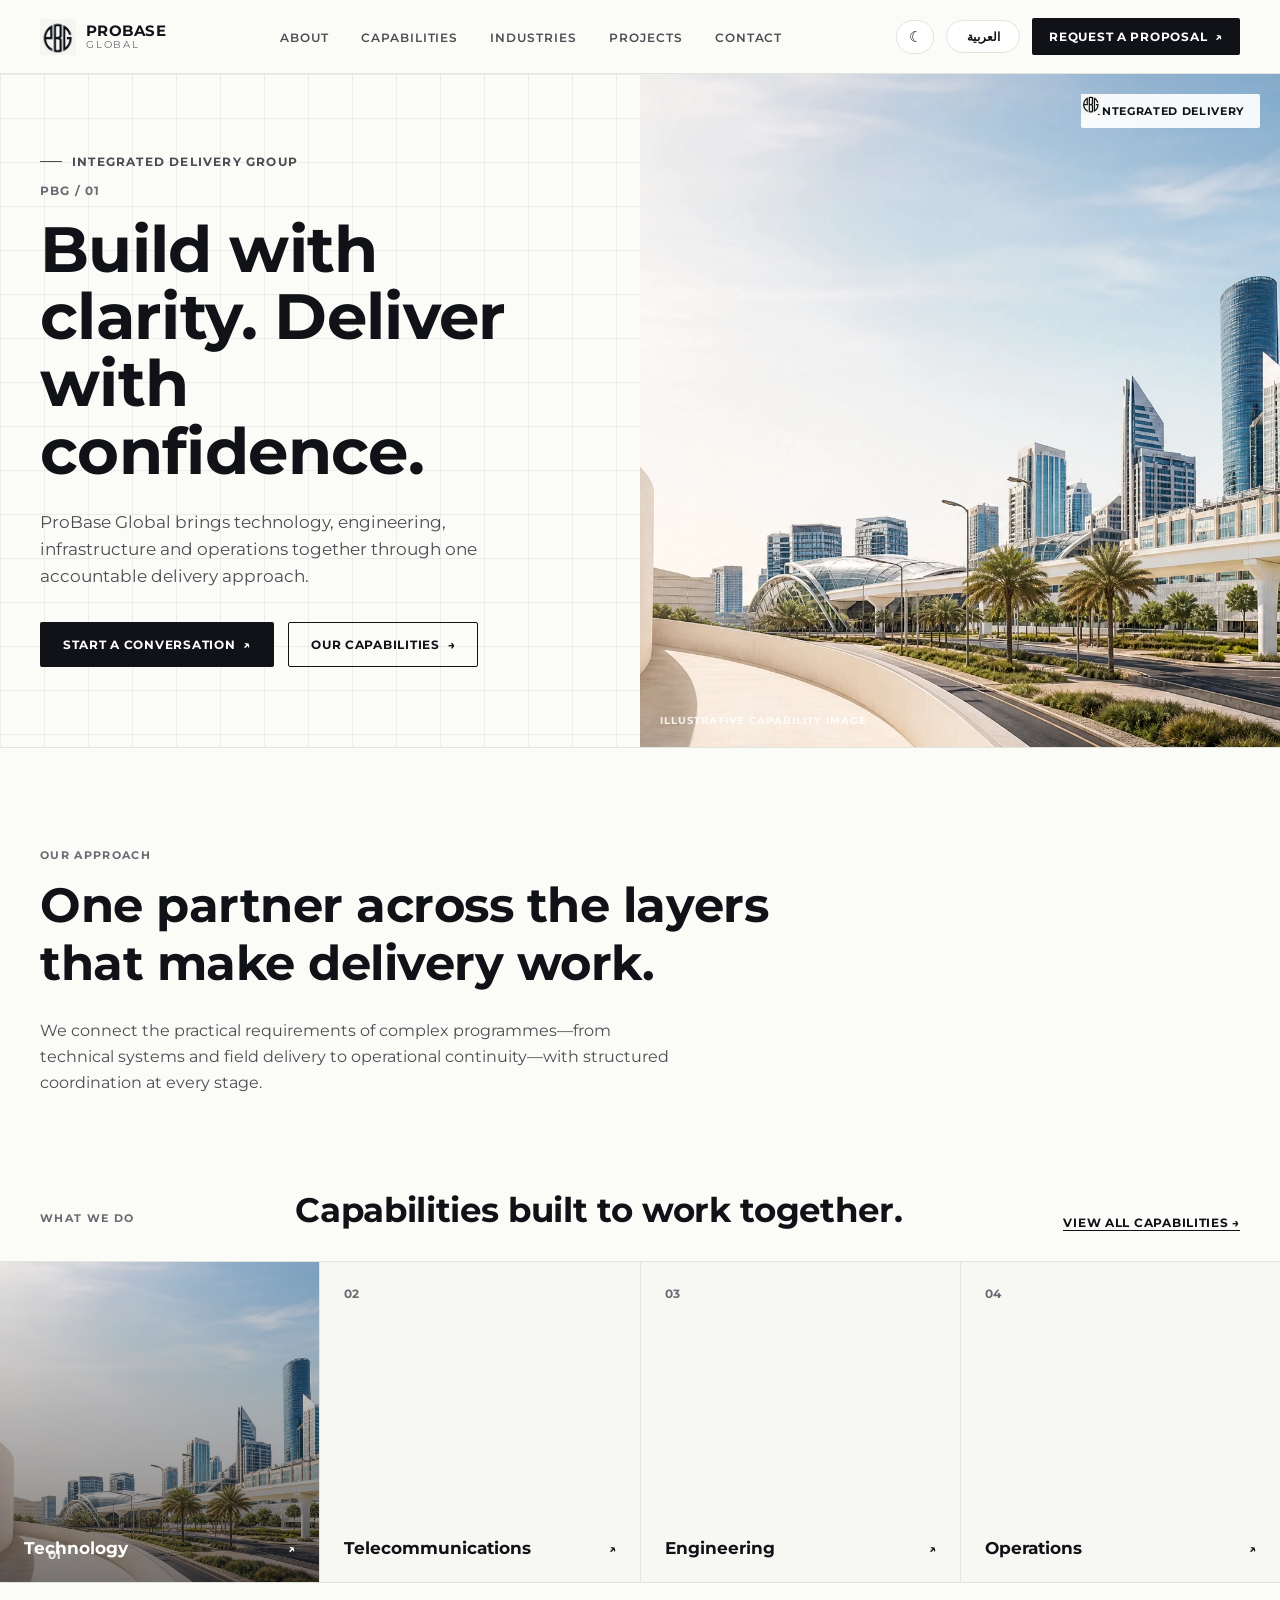
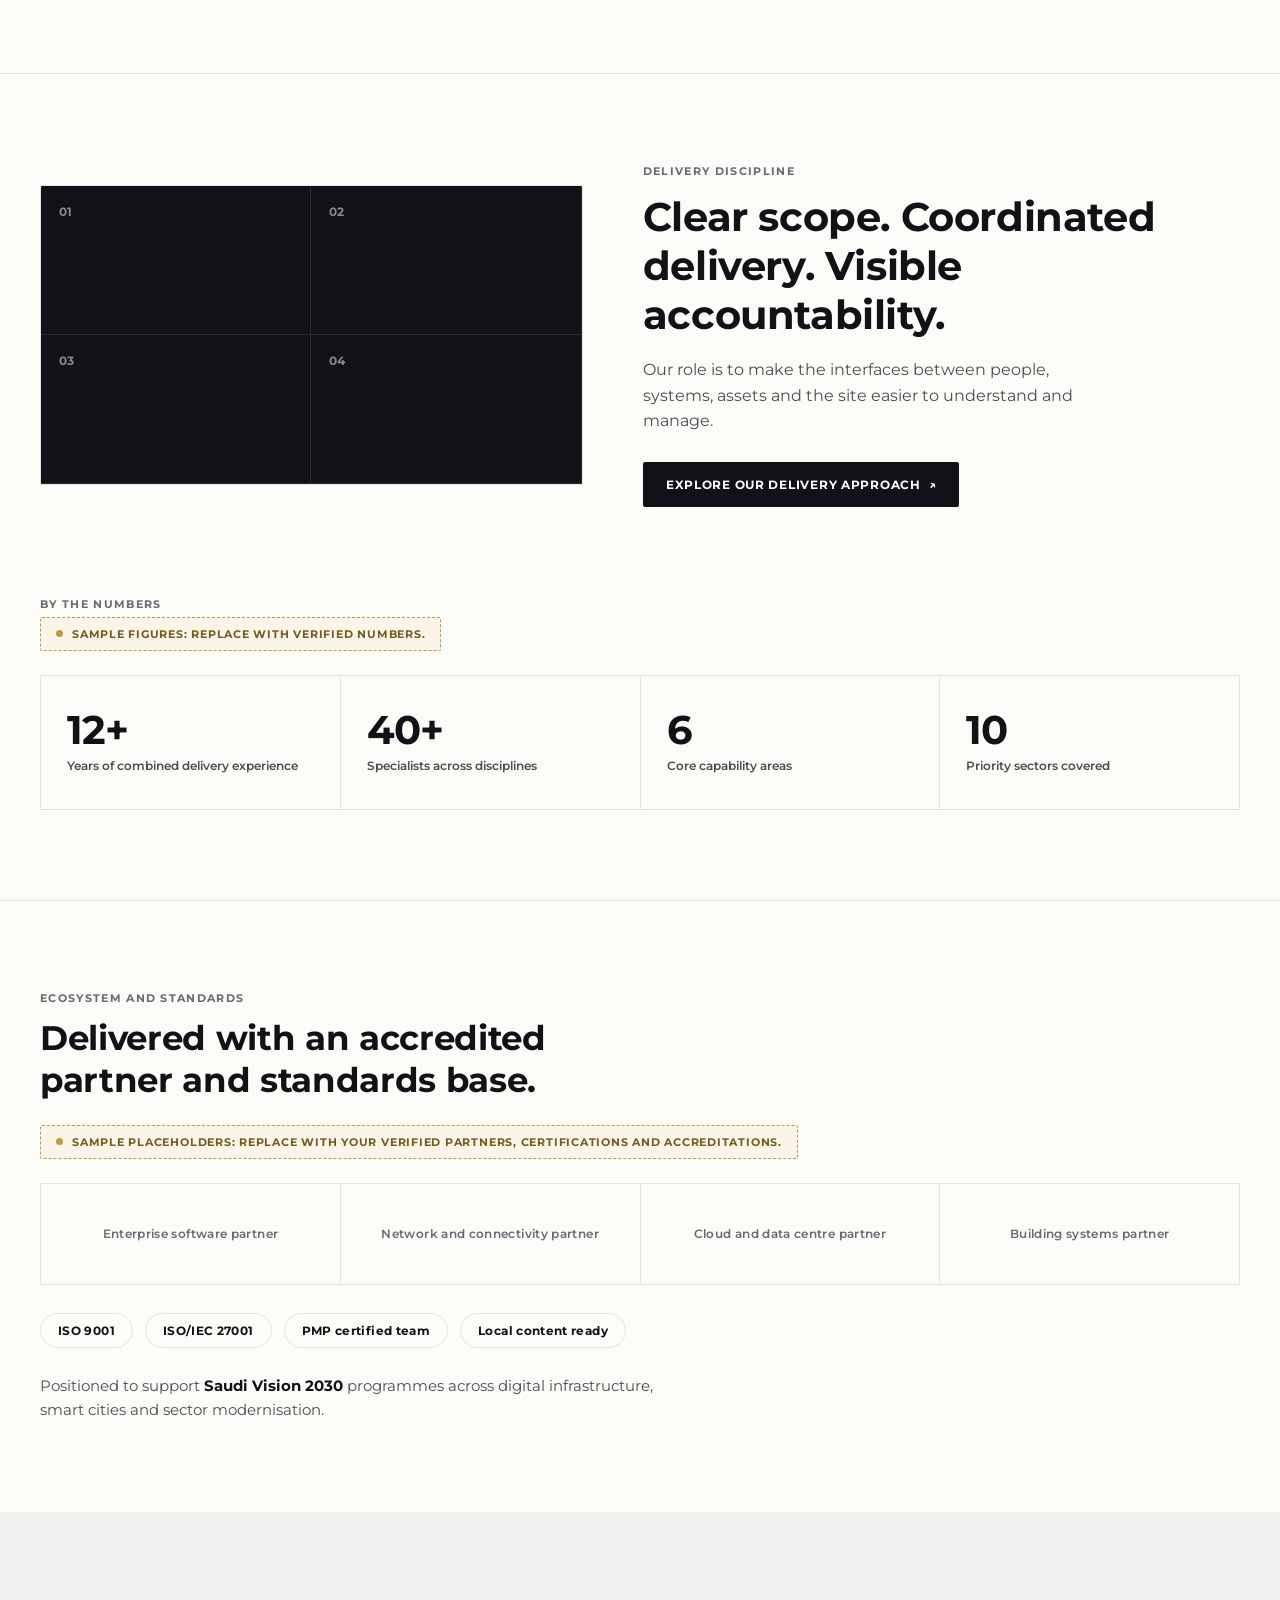
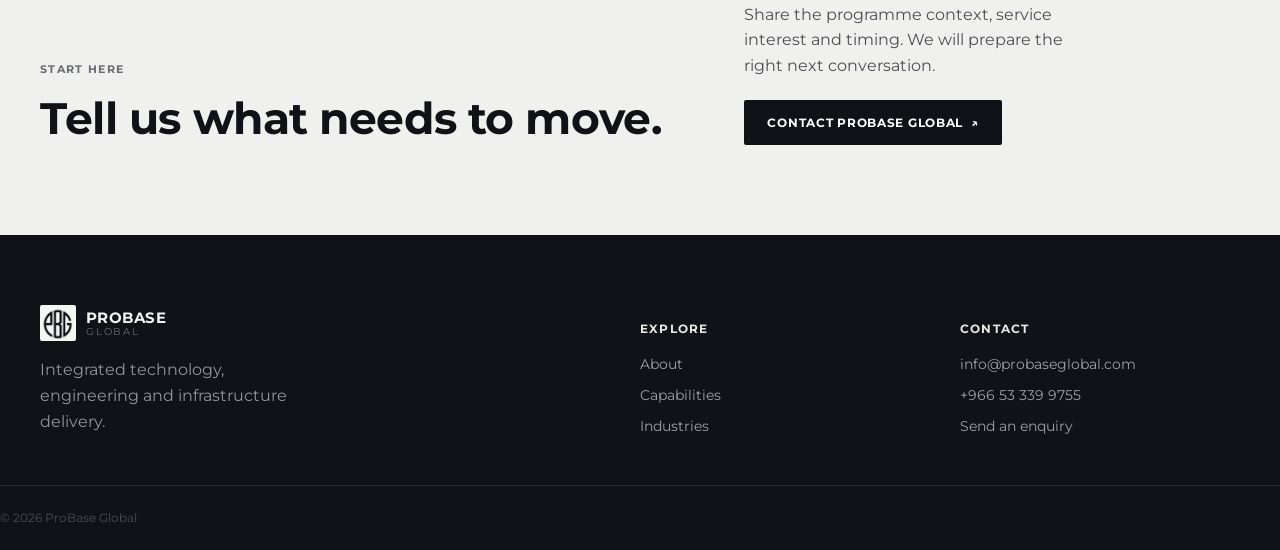
==== index.html @ 69051616 "Add bilingual EN/AR with RTL and a language toggle - js/i18n.js: swaps every visible string to Arabi" ====
<!doctype html>
<html lang="en">
<head>
<meta charset="UTF-8">
<meta name="viewport" content="width=device-width, initial-scale=1.0">
<title>Integrated Delivery | ProBase Global</title>
<meta name="description" content="ProBase Global is an integrated technology, engineering and infrastructure delivery platform for complex, outcome-led environments.">
<meta name="theme-color" content="#111216">
<link rel="preconnect" href="https://fonts.googleapis.com">
<link rel="preconnect" href="https://fonts.gstatic.com" crossorigin>
<link href="https://fonts.googleapis.com/css2?family=Montserrat:wght@400;600;700;800&display=swap" rel="stylesheet">
<link rel="stylesheet" href="css/style.css">
<script src="js/theme-init.js"></script>
<script src="js/lang-init.js"></script>
</head>
<body>
<a class="skip-link" href="#main-content">Skip to content</a>
<header class="site-header">
  <div class="wrap header-inner">
    <a class="brand" href="index.html">
      <img src="assets/img/probase-logo-mark-160_a76ad49f.png" alt="ProBase Global" class="brand-mark">
      <span class="brand-word"><strong>PROBASE</strong><small>GLOBAL</small></span>
    </a>
    <nav class="site-nav" id="site-nav">
      <ul>
        <li><a href="about.html">About</a></li>
<li><a href="capabilities.html">Capabilities</a></li>
<li><a href="industries.html">Industries</a></li>
<li><a href="projects.html">Projects</a></li>
<li><a href="contact.html">Contact</a></li>
      </ul>
    </nav>
    <div class="header-actions">
      <button class="theme-toggle" type="button" aria-label="Toggle dark mode" aria-pressed="false"><span class="theme-icon"></span></button>
      <button class="lang-toggle" type="button">&#127760; العربية</button>
      <a class="btn btn-primary btn-sm" href="contact.html?type=proposal">Request a proposal <span class="arrow">&#8599;</span></a>
    </div>
    <button class="menu-toggle" type="button" aria-label="Menu" aria-expanded="false" aria-controls="site-nav">&#9776;</button>
  </div>
</header>
<main id="main-content">
<section class="hero hero--home">
  <div class="hero-grid">
    <div class="hero-copy">
      <span class="eyebrow"><i></i>Integrated delivery group</span>
      <span class="counter">PBG / 01</span>
      <h1>Build with clarity. Deliver with confidence.</h1>
      <p class="lede">ProBase Global brings technology, engineering, infrastructure and operations together through one accountable delivery approach.</p>
      <div class="btn-row">
        <a class="btn btn-primary" href="contact.html">Start a conversation <span class="arrow">&#8599;</span></a>
        <a class="btn btn-outline" href="capabilities.html">Our capabilities <span class="arrow">&#8594;</span></a>
      </div>
    </div>
    <div class="hero-media">
      <img src="assets/img/probase-daylight-hero_3b8165ca.png" alt="Modern infrastructure environment">
      <span class="hero-badge"><img src="assets/img/probase-logo-mark-160_a76ad49f.png" alt=""> Integrated delivery</span>
      <span class="hero-caption">Illustrative capability image</span>
    </div>
  </div>
</section>
<section class="approach">
  <div class="wrap">
    <span class="tiny-label">Our approach</span>
    <h2>One partner across the layers that make delivery work.</h2>
    <p>We connect the practical requirements of complex programmes&mdash;from technical systems and field delivery to operational continuity&mdash;with structured coordination at every stage.</p>
  </div>
</section>
<section class="capgrid">
  <div class="wrap">
    <span class="tiny-label">What we do</span>
    <h2>Capabilities built to work together.</h2>
    <a class="link-arrow" href="capabilities.html">View all capabilities &#8594;</a>
  </div>
  <div class="capgrid-row">
    <a class="capcard" href="capabilities.html" style="background-image:url('assets/img/probase-daylight-hero_3b8165ca.png')">
      <span class="capcard-num">01</span>
      <span class="capcard-title">Technology <span class="arrow">&#8599;</span></span>
    </a>
    <a class="capcard capcard--plain" href="capabilities.html">
      <span class="capcard-num">02</span>
      <span class="capcard-title">Telecommunications <span class="arrow">&#8599;</span></span>
    </a>
    <a class="capcard capcard--plain" href="capabilities.html">
      <span class="capcard-num">03</span>
      <span class="capcard-title">Engineering <span class="arrow">&#8599;</span></span>
    </a>
    <a class="capcard capcard--plain" href="capabilities.html">
      <span class="capcard-num">04</span>
      <span class="capcard-title">Operations <span class="arrow">&#8599;</span></span>
    </a>
  </div>
</section>
<section class="discipline">
  <div class="wrap discipline-grid">
    <div class="discipline-visual">
      <span>01</span><span>02</span><span>03</span><span>04</span>
    </div>
    <div class="discipline-copy">
      <span class="tiny-label">Delivery discipline</span>
      <h2>Clear scope. Coordinated delivery. Visible accountability.</h2>
      <p>Our role is to make the interfaces between people, systems, assets and the site easier to understand and manage.</p>
      <a class="btn btn-primary" href="delivery.html">Explore our delivery approach <span class="arrow">&#8599;</span></a>
    </div>
  </div>
</section>
<section class="stats">
  <div class="wrap">
    <span class="tiny-label">By the numbers</span>
    <div class="sample-note">Sample figures: replace with verified numbers.</div>
    <ul class="stats-band">
      <li><span class="stat-value">12+</span><span class="stat-label">Years of combined delivery experience</span></li>
      <li><span class="stat-value">40+</span><span class="stat-label">Specialists across disciplines</span></li>
      <li><span class="stat-value">6</span><span class="stat-label">Core capability areas</span></li>
      <li><span class="stat-value">10</span><span class="stat-label">Priority sectors covered</span></li>
    </ul>
  </div>
</section>
<section class="partners">
  <div class="wrap">
    <span class="tiny-label">Ecosystem and standards</span>
    <h2>Delivered with an accredited partner and standards base.</h2>
    <div class="sample-note">Sample placeholders: replace with your verified partners, certifications and accreditations.</div>
    <div class="partner-grid">
      <div class="partner-slot">Enterprise software partner</div>
      <div class="partner-slot">Network and connectivity partner</div>
      <div class="partner-slot">Cloud and data centre partner</div>
      <div class="partner-slot">Building systems partner</div>
    </div>
    <ul class="cert-row">
      <li>ISO 9001</li>
      <li>ISO/IEC 27001</li>
      <li>PMP certified team</li>
      <li>Local content ready</li>
    </ul>
    <p class="vision">Positioned to support <b>Saudi Vision 2030</b> programmes across digital infrastructure, smart cities and sector modernisation.</p>
  </div>
</section>
<section class="next-step">
  <div class="wrap next-step-grid">
    <div>
      <span class="section-label">Start here</span>
      <h2>Tell us what needs to move.</h2>
    </div>
    <div class="next-step-side">
      <p>Share the programme context, service interest and timing. We will prepare the right next conversation.</p>
      <a class="btn btn-primary" href="contact.html">Contact ProBase Global <span class="arrow">&#8599;</span></a>
    </div>
  </div>
</section>
</main>
<footer class="site-footer">
  <div class="wrap footer-inner">
    <div class="footer-col footer-brand">
      <a class="brand" href="index.html">
        <img src="assets/img/probase-logo-mark-160_a76ad49f.png" alt="ProBase Global" class="brand-mark brand-mark--light">
        <span class="brand-word"><strong>PROBASE</strong><small>GLOBAL</small></span>
      </a>
      <p>Integrated technology, engineering and infrastructure delivery.</p>
    </div>
    <div class="footer-col">
      <h4>Explore</h4>
      <ul>
        <li><a href="about.html">About</a></li>
        <li><a href="capabilities.html">Capabilities</a></li>
        <li><a href="industries.html">Industries</a></li>
      </ul>
    </div>
    <div class="footer-col">
      <h4>Contact</h4>
      <ul>
        <li><a href="mailto:info@probaseglobal.com">info@probaseglobal.com</a></li>
        <li><a href="tel:+966533399755">+966 53 339 9755</a></li>
        <li><a href="contact.html">Send an enquiry</a></li>
      </ul>
    </div>
  </div>
  <div class="wrap footer-bottom">
    <p>&copy; 2026 ProBase Global</p>
  </div>
</footer>
<script src="js/main.js"></script>
<script src="js/i18n.js"></script>
</body>
</html>
---- css/style.css ----
:root{
  --bg:#fbfbf8;
  --bg-alt:#f0f0ee;
  --bg-cream:#f7f7f3;
  --border:#e2e4de;
  --ink:#101217;
  --ink-soft:#4a4d53;
  --ink-mute:#686b72; /* darkened from #83868c to meet WCAG AA (4.5:1) on the light backgrounds */
  --white:#ffffff;
  --footer-bg:#101217;
  --grid-line:rgba(16,18,23,0.06);
  --btn-hover:#000000;
  --panel:#101217;
  --radius:2px;
  --maxw:1320px;
}
/* Dark theme — inverted neutrals, tinted slightly cool to match the brand ink.
   Applied when data-theme="dark" is set on <html> (by the no-flash head script
   or the toggle). Every colour above is themeable, so components follow along. */
:root[data-theme="dark"]{
  --bg:#0e1013;
  --bg-alt:#15181d;
  --bg-cream:#14171b;
  --border:#282c31;
  --ink:#f3f4f1;
  --ink-soft:#b9bcc1;
  --ink-mute:#9aa0a7;
  --white:#0e1013;
  --footer-bg:#080a0c;
  --grid-line:rgba(255,255,255,0.05);
  --btn-hover:#ffffff;
  --panel:#1b1f26;
}
:root{color-scheme:light;}
:root[data-theme="dark"]{color-scheme:dark;}
*{box-sizing:border-box;}
html{scroll-behavior:smooth;}
body{
  margin:0;
  font-family:'Montserrat',Arial,sans-serif;
  background:var(--bg);
  color:var(--ink);
  -webkit-font-smoothing:antialiased;
}
img{max-width:100%;display:block;}
a{color:inherit;text-decoration:none;}
ul{list-style:none;margin:0;padding:0;}
h1,h2,h3{margin:0;font-weight:700;letter-spacing:-0.01em;}
p{margin:0;color:var(--ink-soft);line-height:1.6;}
.wrap{max-width:var(--maxw);margin:0 auto;padding:0 40px;}
/* Skip link — visible only on keyboard focus, jumps past the header to main. */
.skip-link{position:absolute;left:12px;top:-56px;z-index:100;background:var(--ink);color:var(--white);padding:11px 18px;border-radius:var(--radius);font-size:12px;font-weight:700;letter-spacing:0.06em;text-transform:uppercase;transition:top 0.15s ease;}
.skip-link:focus{top:12px;}
/* Header */
.site-header{position:sticky;top:0;z-index:50;background:var(--bg);border-bottom:1px solid var(--border);}
.header-inner{display:flex;align-items:center;justify-content:space-between;padding-top:18px;padding-bottom:18px;gap:24px;}
.brand{display:flex;align-items:center;gap:10px;}
.brand-mark{width:36px;height:36px;object-fit:contain;}
.brand-word{display:flex;flex-direction:column;line-height:1.1;}
.brand-word strong{font-size:15px;letter-spacing:0.03em;}
.brand-word small{font-size:10px;letter-spacing:0.18em;color:var(--ink-mute);}
.site-nav ul{display:flex;gap:32px;}
.site-nav a{font-size:12px;font-weight:600;letter-spacing:0.08em;text-transform:uppercase;color:var(--ink-soft);padding-bottom:4px;border-bottom:1px solid transparent;}
.site-nav a:hover,.site-nav a.active{color:var(--ink);border-color:var(--ink);}
.header-actions{display:flex;align-items:center;gap:12px;}
.lang-toggle{font-family:inherit;font-size:12px;font-weight:600;color:var(--ink);background:var(--white);border:1px solid var(--border);border-radius:999px;padding:8px 14px;cursor:pointer;min-width:74px;text-align:center;}
.lang-toggle:hover{border-color:var(--ink);}
/* Theme toggle — sun/moon swaps by data-theme. */
.theme-toggle{font-family:inherit;font-size:15px;line-height:1;color:var(--ink);background:var(--white);border:1px solid var(--border);border-radius:999px;width:38px;height:34px;display:inline-flex;align-items:center;justify-content:center;cursor:pointer;padding:0;}
.theme-toggle:hover{border-color:var(--ink);}
.theme-toggle .theme-icon::before{content:"\263E";} /* ☾ moon in light mode */
:root[data-theme="dark"] .theme-toggle .theme-icon::before{content:"\2600";} /* ☀ sun in dark mode */
.menu-toggle{display:none;background:none;border:none;font-size:22px;cursor:pointer;}
/* Buttons */
.btn{display:inline-flex;align-items:center;gap:8px;font-size:12px;font-weight:700;letter-spacing:0.06em;text-transform:uppercase;padding:14px 22px;border-radius:var(--radius);white-space:nowrap;cursor:pointer;border:1px solid transparent;}
.btn-primary{background:var(--ink);color:var(--white);}
.btn-primary:hover{background:var(--btn-hover);}
.btn-outline{background:transparent;color:var(--ink);border-color:var(--ink);}
.btn-outline:hover{background:var(--ink);color:var(--white);}
.btn-sm{padding:10px 16px;}
.arrow{font-size:12px;}
.btn-row{display:flex;gap:14px;flex-wrap:wrap;margin-top:32px;}
/* Hero */
.hero{background:var(--bg);
  background-image:
    linear-gradient(var(--grid-line) 1px, transparent 1px),
    linear-gradient(90deg, var(--grid-line) 1px, transparent 1px);
  background-size:44px 44px;
  border-bottom:1px solid var(--border);
}
.hero-grid{display:grid;grid-template-columns:1fr 1fr;min-height:640px;}
.hero-copy{padding:80px 60px 80px 40px;display:flex;flex-direction:column;justify-content:center;max-width:640px;}
.eyebrow{display:inline-flex;align-items:center;gap:10px;font-size:12px;font-weight:700;letter-spacing:0.1em;text-transform:uppercase;color:var(--ink-soft);margin-bottom:14px;}
.eyebrow i{width:22px;height:1px;background:var(--ink-soft);display:inline-block;}
.counter{display:block;font-size:12px;font-weight:700;letter-spacing:0.1em;color:var(--ink-mute);margin-bottom:18px;}
.hero h1{font-size:clamp(38px,5vw,66px);line-height:1.05;margin-bottom:24px;}
.lede{font-size:17px;max-width:520px;}
.hero-media{position:relative;overflow:hidden;background:var(--bg-alt);min-height:400px;}
.hero-media img{width:100%;height:100%;object-fit:cover;position:absolute;inset:0;}
.hero-tag--top{position:absolute;top:20px;left:20px;font-size:10px;font-weight:700;letter-spacing:0.12em;color:rgba(255,255,255,0.85);text-transform:uppercase;z-index:2;}
.hero-badge{position:absolute;top:20px;right:20px;background:rgba(255,255,255,0.92);color:#101217;display:flex;align-items:center;gap:8px;padding:10px 16px;font-size:11px;font-weight:700;letter-spacing:0.06em;text-transform:uppercase;border-radius:2px;z-index:2;}
.hero-badge img{width:20px;height:20px;}
.hero-caption{position:absolute;bottom:20px;left:20px;font-size:10px;font-weight:700;letter-spacing:0.1em;color:rgba(255,255,255,0.85);text-transform:uppercase;z-index:2;}
.hero-mark{position:absolute;bottom:20px;right:20px;font-size:13px;font-weight:800;color:rgba(255,255,255,0.9);letter-spacing:0.06em;z-index:2;}
/* Overview */
.overview{padding:90px 0;border-bottom:1px solid var(--border);}
.overview-grid{display:grid;grid-template-columns:2fr 1fr;gap:60px;align-items:start;}
.tiny-label{display:block;font-size:11px;font-weight:700;letter-spacing:0.12em;text-transform:uppercase;color:var(--ink-mute);margin-bottom:6px;}
.tiny-label.muted{color:var(--ink-mute);} /* themeable; was #a7a9ad which failed AA */
.section-label{display:block;font-size:11px;font-weight:700;letter-spacing:0.12em;text-transform:uppercase;color:var(--ink-mute);margin-bottom:16px;}
.overview-copy h2{font-size:clamp(26px,3vw,38px);line-height:1.25;margin-top:8px;}
.overview-list{display:flex;flex-direction:column;}
.overview-list li{font-size:12px;font-weight:700;letter-spacing:0.06em;text-transform:uppercase;color:var(--ink-soft);padding:14px 0;border-top:1px solid var(--border);}
/* Layers */
.layers{padding:90px 0;background:var(--bg-cream);border-bottom:1px solid var(--border);}
.layers h2{font-size:clamp(26px,3vw,40px);margin:14px 0 44px;max-width:640px;}
.layer-grid{display:grid;gap:0;border-top:1px solid var(--border);}
.layer-grid--4{grid-template-columns:repeat(4,1fr);}
.layer-grid--3{grid-template-columns:repeat(3,1fr);}
.layer-card{padding:32px 28px;border-right:1px solid var(--border);min-height:180px;}
.layer-grid--4 .layer-card:last-child,.layer-grid--3 .layer-card:last-child{border-right:none;}
.layer-num{display:block;font-size:12px;font-weight:700;color:var(--ink-mute);margin-bottom:60px;}
.layer-card h3{font-size:18px;line-height:1.35;}
/* Capability map (capabilities page) */
.capmap{padding:90px 0;border-bottom:1px solid var(--border);}
.capmap h2{font-size:clamp(24px,3vw,34px);max-width:760px;margin:14px 0 10px;}
.capmap-sub{max-width:600px;margin-bottom:44px;}
.capmap-grid{display:grid;grid-template-columns:repeat(4,1fr);gap:20px;}
.capmap-grid article{border:1px solid var(--border);padding:26px;border-radius:var(--radius);background:var(--bg-cream);}
.capmap-grid h3{font-size:16px;margin-bottom:10px;}
.capmap-grid span{font-size:10px;font-weight:700;letter-spacing:0.1em;text-transform:uppercase;color:var(--ink-mute);}
/* Industry directory */
.directory{padding:90px 0;border-bottom:1px solid var(--border);}
.directory h2{font-size:clamp(24px,3vw,34px);margin:14px 0 40px;}
.directory-grid{display:grid;grid-template-columns:repeat(5,1fr);gap:1px;background:var(--border);border:1px solid var(--border);}
.dir-item{background:var(--bg);padding:26px 22px;font-size:14px;font-weight:600;color:var(--ink-soft);}
/* Verification / scenarios (projects) */
.verification{padding:90px 0;border-bottom:1px solid var(--border);}
.verification h2{font-size:clamp(24px,3vw,34px);margin:14px 0 10px;}
.scenario-grid{display:grid;grid-template-columns:repeat(2,1fr);gap:1px;background:var(--border);border:1px solid var(--border);margin-top:36px;}
.scenario-item{background:var(--bg);padding:24px 26px;display:flex;justify-content:space-between;align-items:center;gap:16px;}
.scenario-item span{font-weight:600;font-size:14px;}
.scenario-item small{font-size:10px;font-weight:700;letter-spacing:0.08em;text-transform:uppercase;color:var(--ink-mute);white-space:nowrap;}
/* Outcomes */
.outcomes{padding:90px 0;border-bottom:1px solid var(--border);}
.outcomes h2{font-size:clamp(24px,3vw,34px);margin:14px 0 40px;max-width:640px;}
.outcomes-list{display:grid;grid-template-columns:repeat(3,1fr);gap:20px;}
.outcomes-list li{border:1px solid var(--border);border-radius:var(--radius);padding:26px;font-weight:600;font-size:15px;background:var(--bg-cream);}
/* FAQ */
.faq{padding:90px 0;border-bottom:1px solid var(--border);}
.faq h2{font-size:clamp(24px,3vw,34px);margin:14px 0 36px;max-width:640px;}
.faq-list{max-width:820px;}
.faq-item{border-top:1px solid var(--border);}
.faq-item:last-child{border-bottom:1px solid var(--border);}
.faq-q{width:100%;display:flex;justify-content:space-between;align-items:center;background:none;border:none;font-family:inherit;font-size:16px;font-weight:600;text-align:left;padding:22px 0;cursor:pointer;color:var(--ink);}
.faq-icon{font-size:20px;font-weight:400;color:var(--ink-mute);transition:transform 0.2s ease;}
.faq-item.open .faq-icon{transform:rotate(45deg);}
.faq-a{max-height:0;overflow:hidden;transition:max-height 0.25s ease;}
.faq-item.open .faq-a{max-height:200px;}
.faq-a p{padding-bottom:22px;max-width:640px;}
/* Next step */
.next-step{padding:90px 0;background:var(--bg-alt);}
.next-step-grid{display:grid;grid-template-columns:1.3fr 1fr;gap:60px;align-items:end;}
.next-step h2{font-size:clamp(28px,3.4vw,44px);margin-top:14px;}
.next-step-side p{margin-bottom:22px;max-width:360px;}
/* Contact routing / form */
.routing{padding:90px 0;border-bottom:1px solid var(--border);}
.routing h2{font-size:clamp(24px,3vw,34px);margin:14px 0 10px;max-width:640px;}
.routing-grid{display:grid;grid-template-columns:repeat(3,1fr);gap:24px;margin-top:44px;}
.routing-grid .layer-num{margin-bottom:18px;}
.routing-grid h3{margin-bottom:10px;font-size:17px;}
.contact-form-section{padding:90px 0;}
.contact-form-section h2{font-size:clamp(24px,3vw,34px);margin:14px 0 10px;max-width:640px;}
.contact-form-section a{border-bottom:1px solid var(--ink);}
.contact-form{margin-top:44px;display:flex;flex-direction:column;gap:20px;max-width:760px;}
.form-row{display:grid;grid-template-columns:1fr 1fr;gap:20px;}
.contact-form label{display:flex;flex-direction:column;gap:8px;font-size:12px;font-weight:700;letter-spacing:0.06em;text-transform:uppercase;color:var(--ink-soft);}
.contact-form label.full{width:100%;}
.contact-form input,.contact-form select,.contact-form textarea{
  font-family:inherit;font-size:14px;font-weight:400;text-transform:none;letter-spacing:normal;
  padding:12px 14px;border:1px solid var(--border);border-radius:var(--radius);background:var(--white);color:var(--ink);
}
.contact-form button{align-self:flex-start;border:none;}
/* Home-specific sections */
.approach{padding:100px 0 80px;}
.approach h2{font-size:clamp(28px,4vw,48px);max-width:760px;margin:14px 0 26px;}
.approach p{max-width:640px;font-size:16px;}
.capgrid{padding:0 0 90px;}
.capgrid > .wrap{display:flex;justify-content:space-between;align-items:flex-end;margin-bottom:30px;}
.capgrid h2{font-size:clamp(24px,3vw,34px);margin-top:14px;}
.link-arrow{font-size:12px;font-weight:700;letter-spacing:0.06em;text-transform:uppercase;border-bottom:1px solid var(--ink);}
.capgrid-row{display:grid;grid-template-columns:repeat(4,1fr);gap:1px;background:var(--border);border-top:1px solid var(--border);border-bottom:1px solid var(--border);}
.capcard{position:relative;min-height:320px;background:var(--bg);background-size:cover;background-position:center;padding:24px;display:flex;flex-direction:column;justify-content:flex-end;}
.capcard--plain{background-color:var(--bg-cream);}
.capcard-num{position:absolute;top:24px;left:24px;font-size:12px;font-weight:700;color:var(--ink-mute);}
.capcard[style*="background-image"] .capcard-num{color:rgba(255,255,255,0.85);}
.capcard-title{display:flex;justify-content:space-between;align-items:center;font-size:17px;font-weight:700;}
.capcard[style*="background-image"]{color:var(--white);}
.capcard[style*="background-image"]::before{content:"";position:absolute;inset:0;background:linear-gradient(180deg,rgba(16,18,23,0.05),rgba(16,18,23,0.55));}
.capcard[style*="background-image"] .capcard-num,.capcard[style*="background-image"] .capcard-title{position:relative;z-index:1;}
.discipline{padding:90px 0;border-top:1px solid var(--border);}
.discipline-grid{display:grid;grid-template-columns:1fr 1.1fr;gap:60px;align-items:center;}
.discipline-visual{background:var(--panel);border:1px solid var(--border);border-radius:var(--radius);min-height:300px;display:grid;grid-template-columns:1fr 1fr;grid-template-rows:1fr 1fr;color:rgba(255,255,255,0.5);font-size:12px;font-weight:700;}
.discipline-visual span{padding:18px;border-right:1px solid rgba(255,255,255,0.1);border-bottom:1px solid rgba(255,255,255,0.1);}
.discipline-copy h2{font-size:clamp(26px,3.4vw,40px);margin:14px 0 18px;}
.discipline-copy p{margin-bottom:28px;max-width:440px;}
/* Footer */
.site-footer{background:var(--footer-bg);color:rgba(255,255,255,0.75);padding-top:70px;}
.footer-inner{display:grid;grid-template-columns:2fr 1fr 1fr;gap:40px;padding-bottom:50px;}
.footer-brand .brand-word strong{color:#f3f4f1;} /* footer is dark in both themes, so keep this light */
.footer-brand p{margin-top:16px;max-width:280px;color:rgba(255,255,255,0.55);}
/* The logo is an opaque cream tile with a dark mark (no transparency), so an
   invert filter would turn the whole square white. Show it as-is: a light logo
   chip reads cleanly on the dark footer. */
.brand-mark--light{border-radius:var(--radius);}
.footer-col h4{font-size:12px;letter-spacing:0.1em;text-transform:uppercase;color:rgba(255,255,255,0.9);margin-bottom:18px;}
.footer-col ul{display:flex;flex-direction:column;gap:12px;}
.footer-col a{color:rgba(255,255,255,0.6);font-size:14px;}
.footer-col a:hover{color:var(--white);}
.footer-bottom{border-top:1px solid rgba(255,255,255,0.12);padding:22px 0;font-size:12px;color:rgba(255,255,255,0.5);}
/* ---- Sample / placeholder content marker ------------------------------------
   Intentionally off the monochrome palette (amber) so fabricated placeholder
   sections are obvious and never mistaken for verified information. */
.sample-note{display:inline-flex;align-items:center;gap:9px;margin:0 0 24px;padding:9px 15px;border:1px dashed #c19a3e;border-radius:var(--radius);background:#faf5e8;color:#735c1c;font-size:11px;font-weight:700;letter-spacing:0.07em;text-transform:uppercase;}
.sample-note::before{content:"";width:7px;height:7px;border-radius:50%;background:#c19a3e;flex:none;}
/* ---- Case studies (projects) ------------------------------------------------ */
.cases{padding:90px 0;border-bottom:1px solid var(--border);}
.cases h2{font-size:clamp(24px,3vw,34px);margin:14px 0 40px;max-width:680px;}
.case-list{display:flex;flex-direction:column;gap:20px;}
.case-item{border:1px solid var(--border);border-radius:var(--radius);padding:34px;background:var(--bg-cream);}
.case-head{display:flex;align-items:center;gap:14px;margin-bottom:14px;}
.case-index{font-size:12px;font-weight:700;color:var(--ink-mute);}
.case-sector{font-size:11px;font-weight:700;letter-spacing:0.1em;text-transform:uppercase;color:var(--ink-mute);}
.case-item h3{font-size:clamp(19px,2.2vw,24px);line-height:1.3;margin-bottom:24px;max-width:720px;}
.case-body{display:grid;grid-template-columns:repeat(3,1fr);gap:26px;margin:0 0 26px;}
.case-body dt{font-size:11px;font-weight:700;letter-spacing:0.08em;text-transform:uppercase;color:var(--ink-mute);margin-bottom:8px;}
.case-body dd{margin:0;font-size:14px;line-height:1.6;color:var(--ink-soft);}
.case-metrics{display:flex;flex-wrap:wrap;gap:36px;border-top:1px solid var(--border);padding-top:24px;}
.case-metrics li{display:flex;flex-direction:column;gap:5px;}
.case-metrics b{font-size:22px;font-weight:700;letter-spacing:-0.01em;}
.case-metrics span{font-size:11px;font-weight:600;letter-spacing:0.06em;text-transform:uppercase;color:var(--ink-mute);}
/* ---- Credibility stats (home) ----------------------------------------------- */
.stats{padding:0 0 90px;}
.stats-band{display:grid;grid-template-columns:repeat(4,1fr);gap:1px;background:var(--border);border:1px solid var(--border);}
.stats-band li{background:var(--bg);padding:34px 26px;display:flex;flex-direction:column;gap:8px;}
.stat-value{font-size:clamp(28px,3.4vw,40px);font-weight:700;letter-spacing:-0.02em;line-height:1;}
.stat-label{font-size:12px;font-weight:600;line-height:1.4;color:var(--ink-soft);}
/* ---- Partners + certifications (home) --------------------------------------- */
.partners{padding:90px 0;border-top:1px solid var(--border);}
.partners h2{font-size:clamp(24px,3vw,34px);margin:12px 0 24px;max-width:640px;}
.partner-grid{display:grid;grid-template-columns:repeat(4,1fr);gap:1px;background:var(--border);border:1px solid var(--border);margin-bottom:28px;}
.partner-slot{background:var(--bg);min-height:100px;display:flex;align-items:center;justify-content:center;text-align:center;padding:20px;font-size:12px;font-weight:600;letter-spacing:0.03em;color:var(--ink-mute);}
.cert-row{display:flex;flex-wrap:wrap;gap:12px;margin-bottom:26px;}
.cert-row li{border:1px solid var(--border);border-radius:999px;padding:9px 17px;font-size:12px;font-weight:700;letter-spacing:0.03em;}
.vision{max-width:660px;font-size:15px;}
.vision b{color:var(--ink);font-weight:700;}
/* ---- Leadership / team (about) ---------------------------------------------- */
.leadership{padding:90px 0;border-bottom:1px solid var(--border);}
.leadership h2{font-size:clamp(24px,3vw,34px);margin:14px 0 40px;max-width:640px;}
.team-grid{display:grid;grid-template-columns:repeat(4,1fr);gap:1px;background:var(--border);border:1px solid var(--border);}
.team-member{background:var(--bg);padding:26px;}
.team-photo{aspect-ratio:1;background:var(--bg-cream);border:1px solid var(--border);border-radius:var(--radius);margin-bottom:18px;}
.team-member h3{font-size:16px;margin-bottom:5px;}
.team-member span{font-size:12px;font-weight:600;letter-spacing:0.04em;color:var(--ink-mute);}
@media (max-width: 980px){
  /* Collapse the top bar to logo + toggles + hamburger. The long proposal CTA
     collided with the brand, so it is hidden on mobile (reachable via the menu's
     Contact link); the small theme toggle stays visible. */
  .site-nav{display:none;}
  .header-actions .btn{display:none;}
  .menu-toggle{display:block;}
  /* Mobile menu opens as a full-width dropdown panel below the sticky header, not a squeezed inline row. */
  .site-nav.open{display:block;position:absolute;top:100%;left:0;right:0;background:var(--bg);border-bottom:1px solid var(--border);box-shadow:0 14px 28px rgba(16,18,23,0.08);padding:6px 20px 14px;}
  .site-nav.open ul{flex-direction:column;gap:0;}
  .site-nav.open li{border-top:1px solid var(--border);}
  .site-nav.open li:first-child{border-top:none;}
  .site-nav.open a{display:block;padding:16px 0;border-bottom:none;}
  .hero-grid{grid-template-columns:1fr;}
  .hero-media{min-height:320px;order:-1;}
  .hero-copy{padding:48px 24px;}
  .overview-grid,.discipline-grid,.next-step-grid{grid-template-columns:1fr;}
  /* minmax(0,1fr) lets the two columns shrink below their min-content; without it a
     long word + card padding pushes the grid wider than the phone and overflows. */
  .layer-grid--4,.layer-grid--3,.capmap-grid{grid-template-columns:repeat(2,minmax(0,1fr));}
  .layer-card{padding:24px 18px;}
  .layer-card h3{overflow-wrap:break-word;}
  /* Home capability teasers go full-width on mobile so long single words
     (e.g. "Telecommunications") sit on one line instead of breaking mid-word. */
  .capgrid-row{grid-template-columns:1fr;}
  .capcard{min-height:220px;}
  .case-item{padding:24px 20px;}
  .case-body{grid-template-columns:1fr;gap:18px;}
  .case-metrics{gap:24px;}
  .stats-band,.partner-grid,.team-grid{grid-template-columns:repeat(2,1fr);}
  .directory-grid{grid-template-columns:repeat(2,1fr);}
  .outcomes-list{grid-template-columns:1fr;}
  .form-row{grid-template-columns:1fr;}
  .wrap{padding:0 20px;}
  .scenario-grid{grid-template-columns:1fr;}
  .footer-inner{grid-template-columns:1fr;}
}
/* ---- RTL / Arabic --------------------------------------------------------- */
[dir="rtl"] body{font-family:'Tajawal','Montserrat',Arial,sans-serif;}
/* Arabic is cursive; letter-spacing breaks the joins, so remove it everywhere in RTL. */
[dir="rtl"] *{letter-spacing:normal !important;}
[dir="rtl"] h1,[dir="rtl"] h2,[dir="rtl"] h3{letter-spacing:normal;}
/* Mirror the absolutely-positioned corner labels. */
[dir="rtl"] .skip-link{left:auto;right:12px;}
[dir="rtl"] .hero-tag--top{left:auto;right:20px;}
[dir="rtl"] .hero-badge{right:auto;left:20px;}
[dir="rtl"] .hero-caption{left:auto;right:20px;}
[dir="rtl"] .hero-mark{right:auto;left:20px;}
[dir="rtl"] .capcard-num{left:auto;right:24px;}
[dir="rtl"] .hero-copy{padding:80px 40px 80px 60px;}
[dir="rtl"] .eyebrow i{transform:scaleX(-1);}
/* Respect users who ask for less motion: kill the FAQ height animation, icon spin and smooth scroll. */
@media (prefers-reduced-motion: reduce){
  html{scroll-behavior:auto;}
  *,*::before,*::after{animation-duration:0.01ms!important;animation-iteration-count:1!important;transition-duration:0.01ms!important;}
}
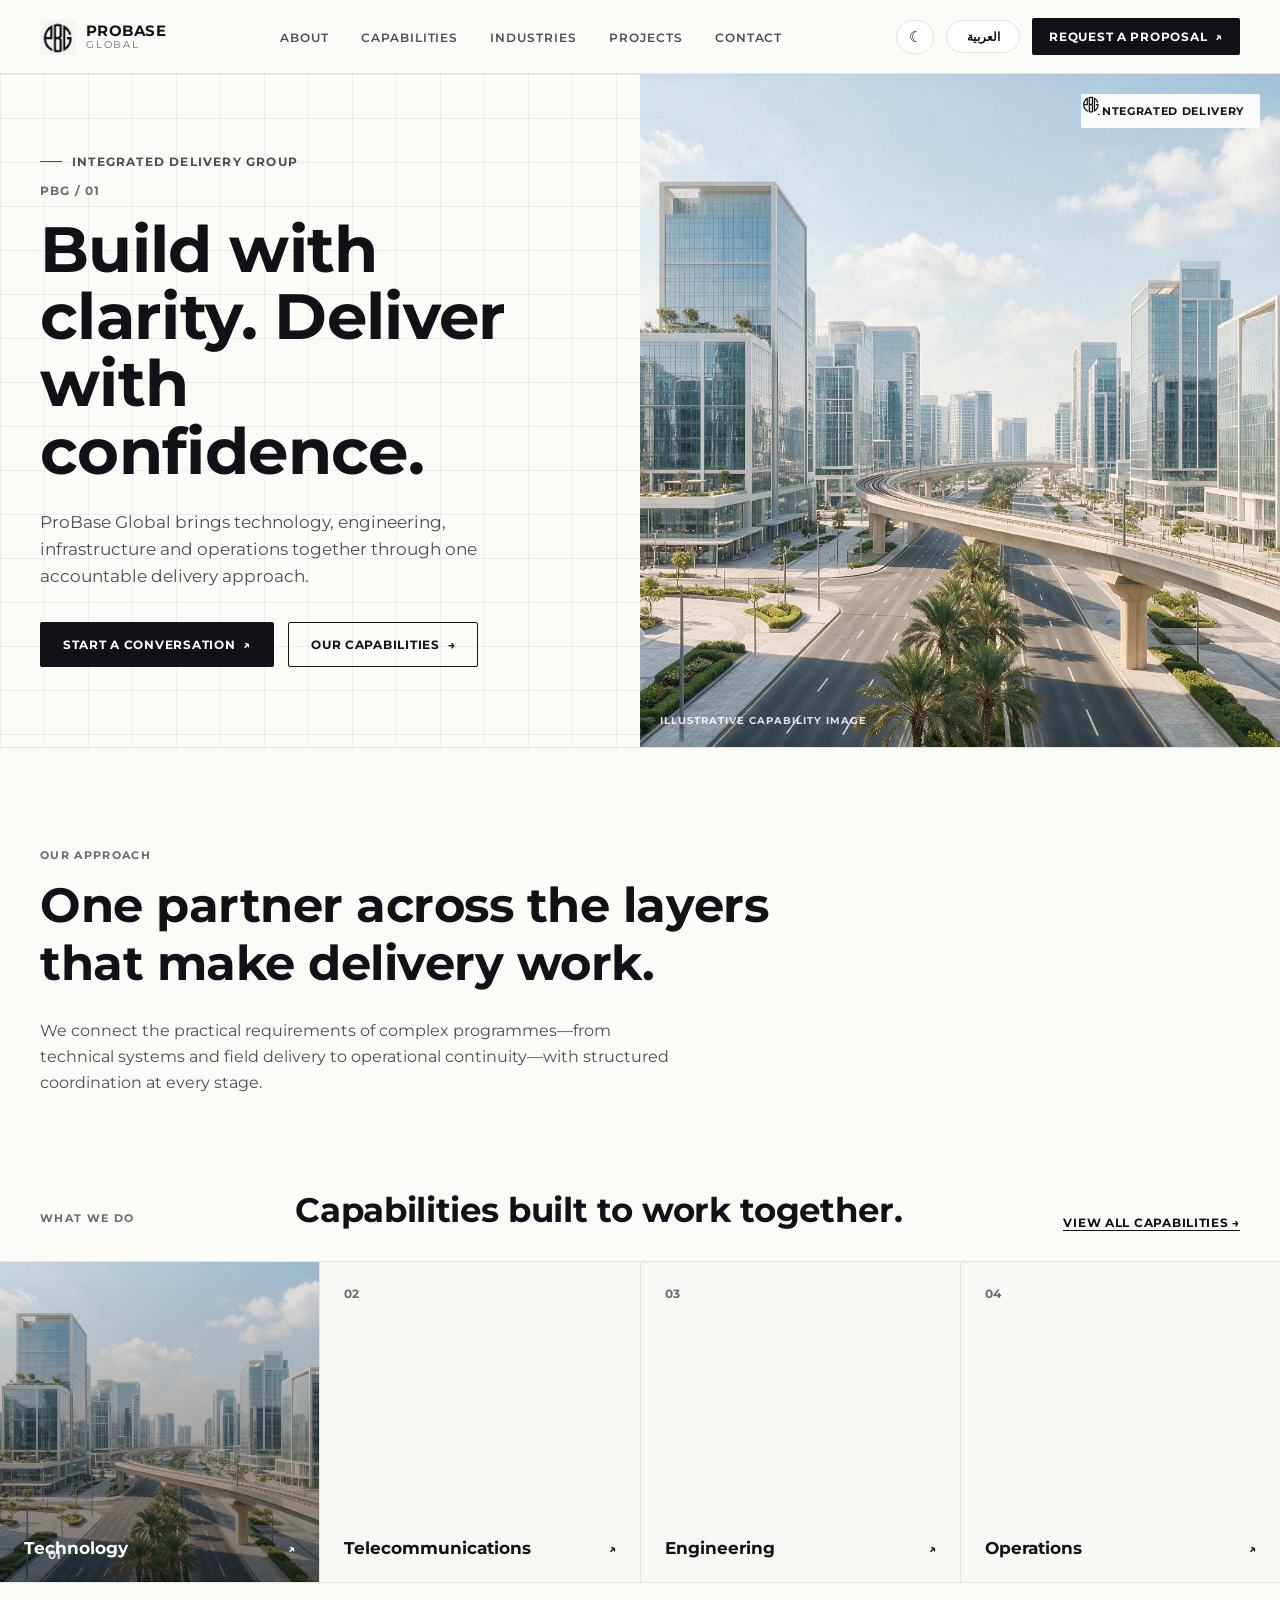
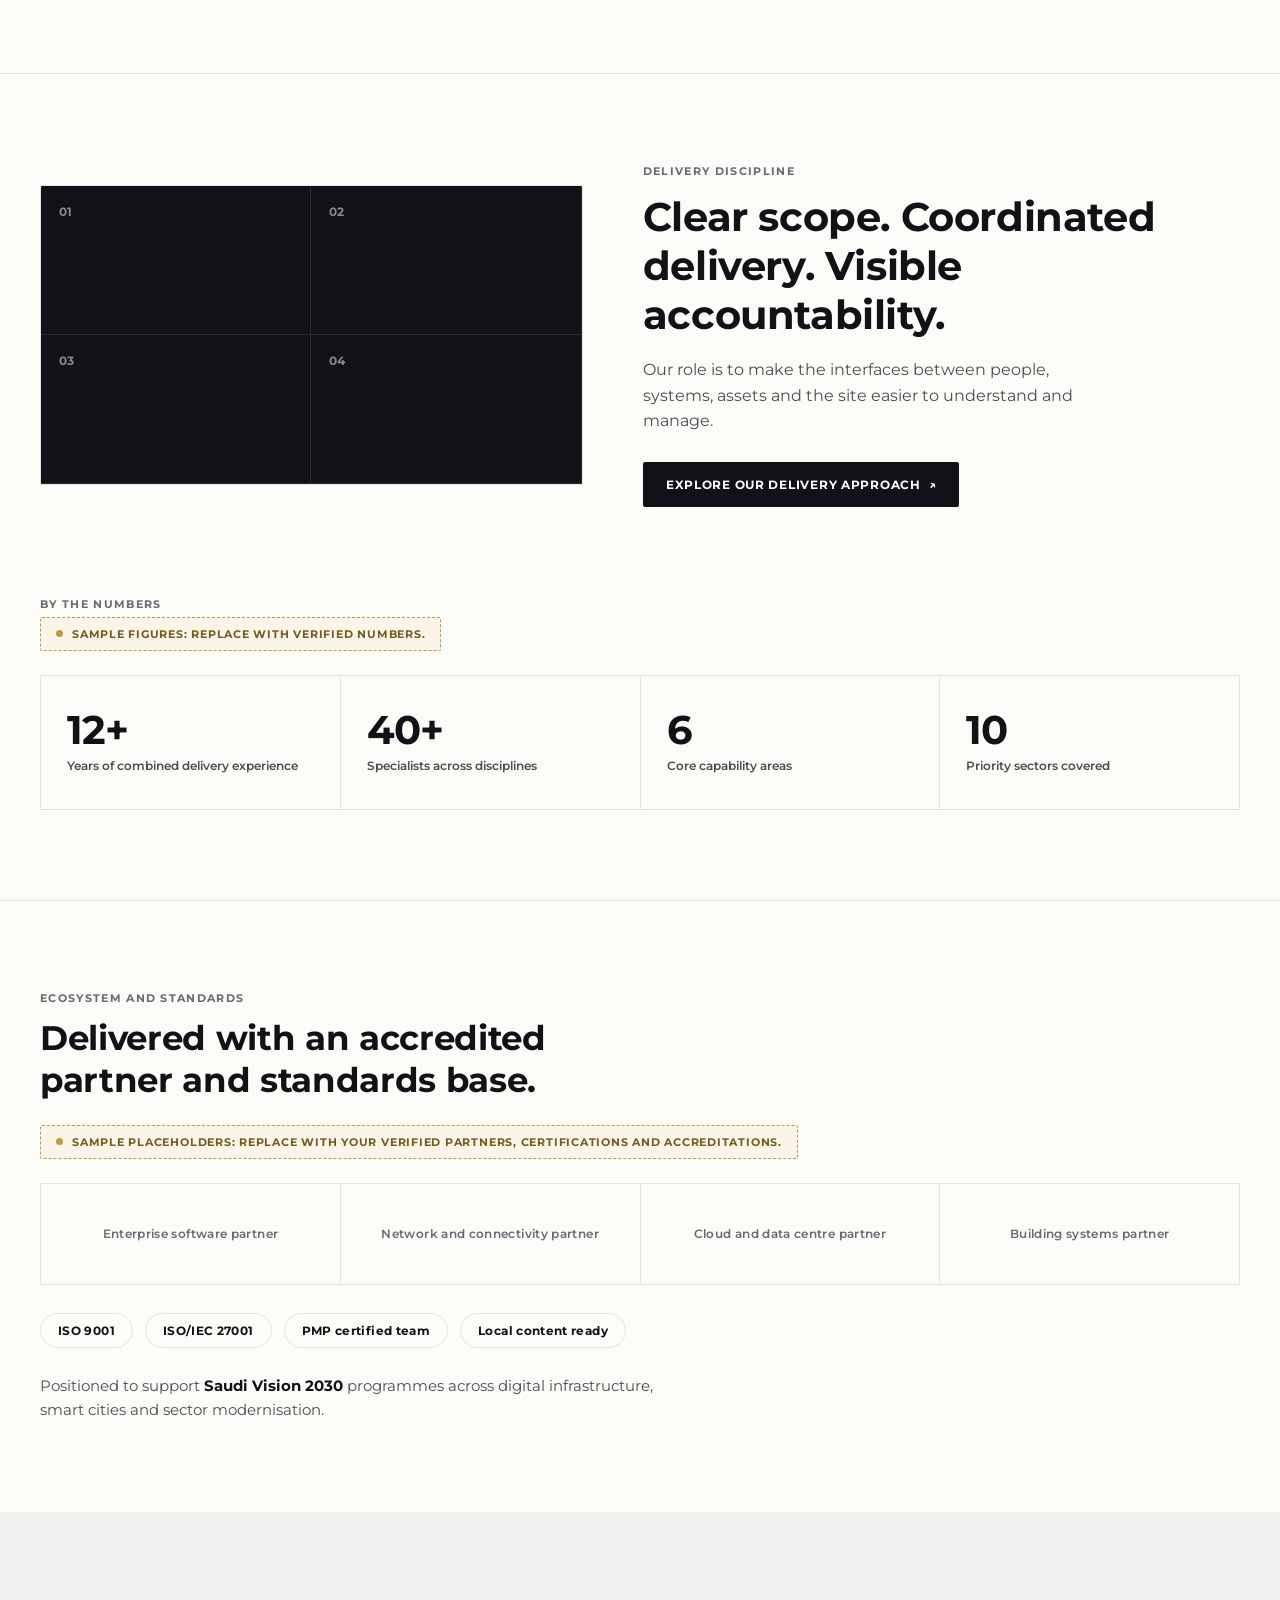
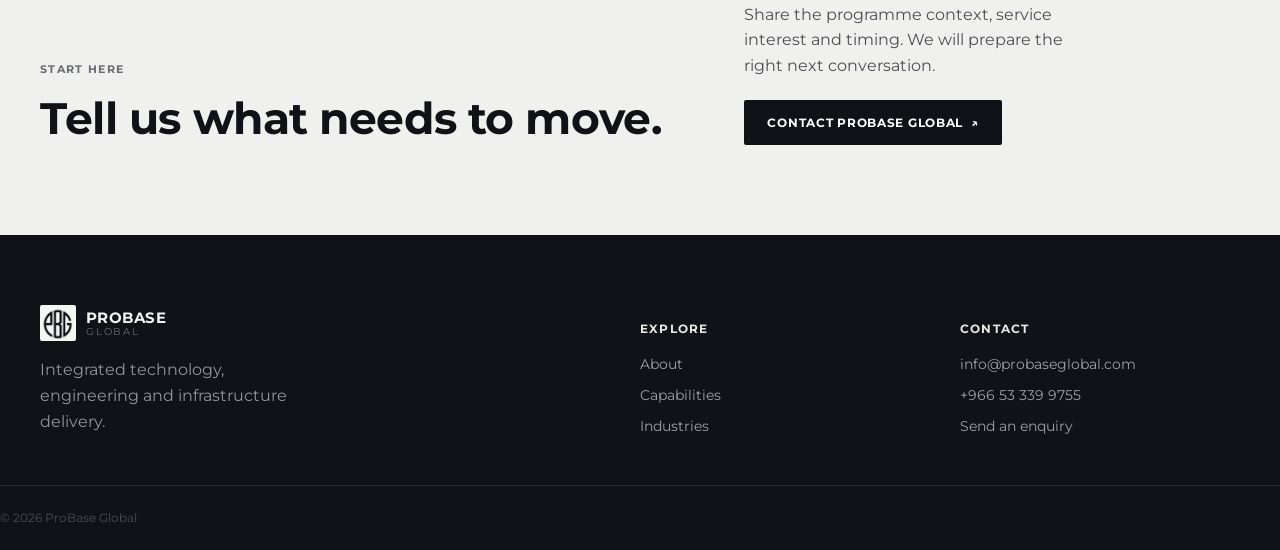
==== commit 7a86fd63: "Replace hero imagery with new custom on-brand photos Three fresh AI-generated daylight images matchi" ====
--- a/index.html
+++ b/index.html
@@ -52,7 +52,7 @@
       </div>
     </div>
     <div class="hero-media">
-      <img src="assets/img/probase-daylight-hero_3b8165ca.png" alt="Modern infrastructure environment">
+      <img src="assets/img/probase-hero-01.jpg" alt="Modern infrastructure environment">
       <span class="hero-badge"><img src="assets/img/probase-logo-mark-160_a76ad49f.png" alt=""> Integrated delivery</span>
       <span class="hero-caption">Illustrative capability image</span>
     </div>
@@ -72,7 +72,7 @@
     <a class="link-arrow" href="capabilities.html">View all capabilities &#8594;</a>
   </div>
   <div class="capgrid-row">
-    <a class="capcard" href="capabilities.html" style="background-image:url('assets/img/probase-daylight-hero_3b8165ca.png')">
+    <a class="capcard" href="capabilities.html" style="background-image:url('assets/img/probase-hero-01.jpg')">
       <span class="capcard-num">01</span>
       <span class="capcard-title">Technology <span class="arrow">&#8599;</span></span>
     </a>
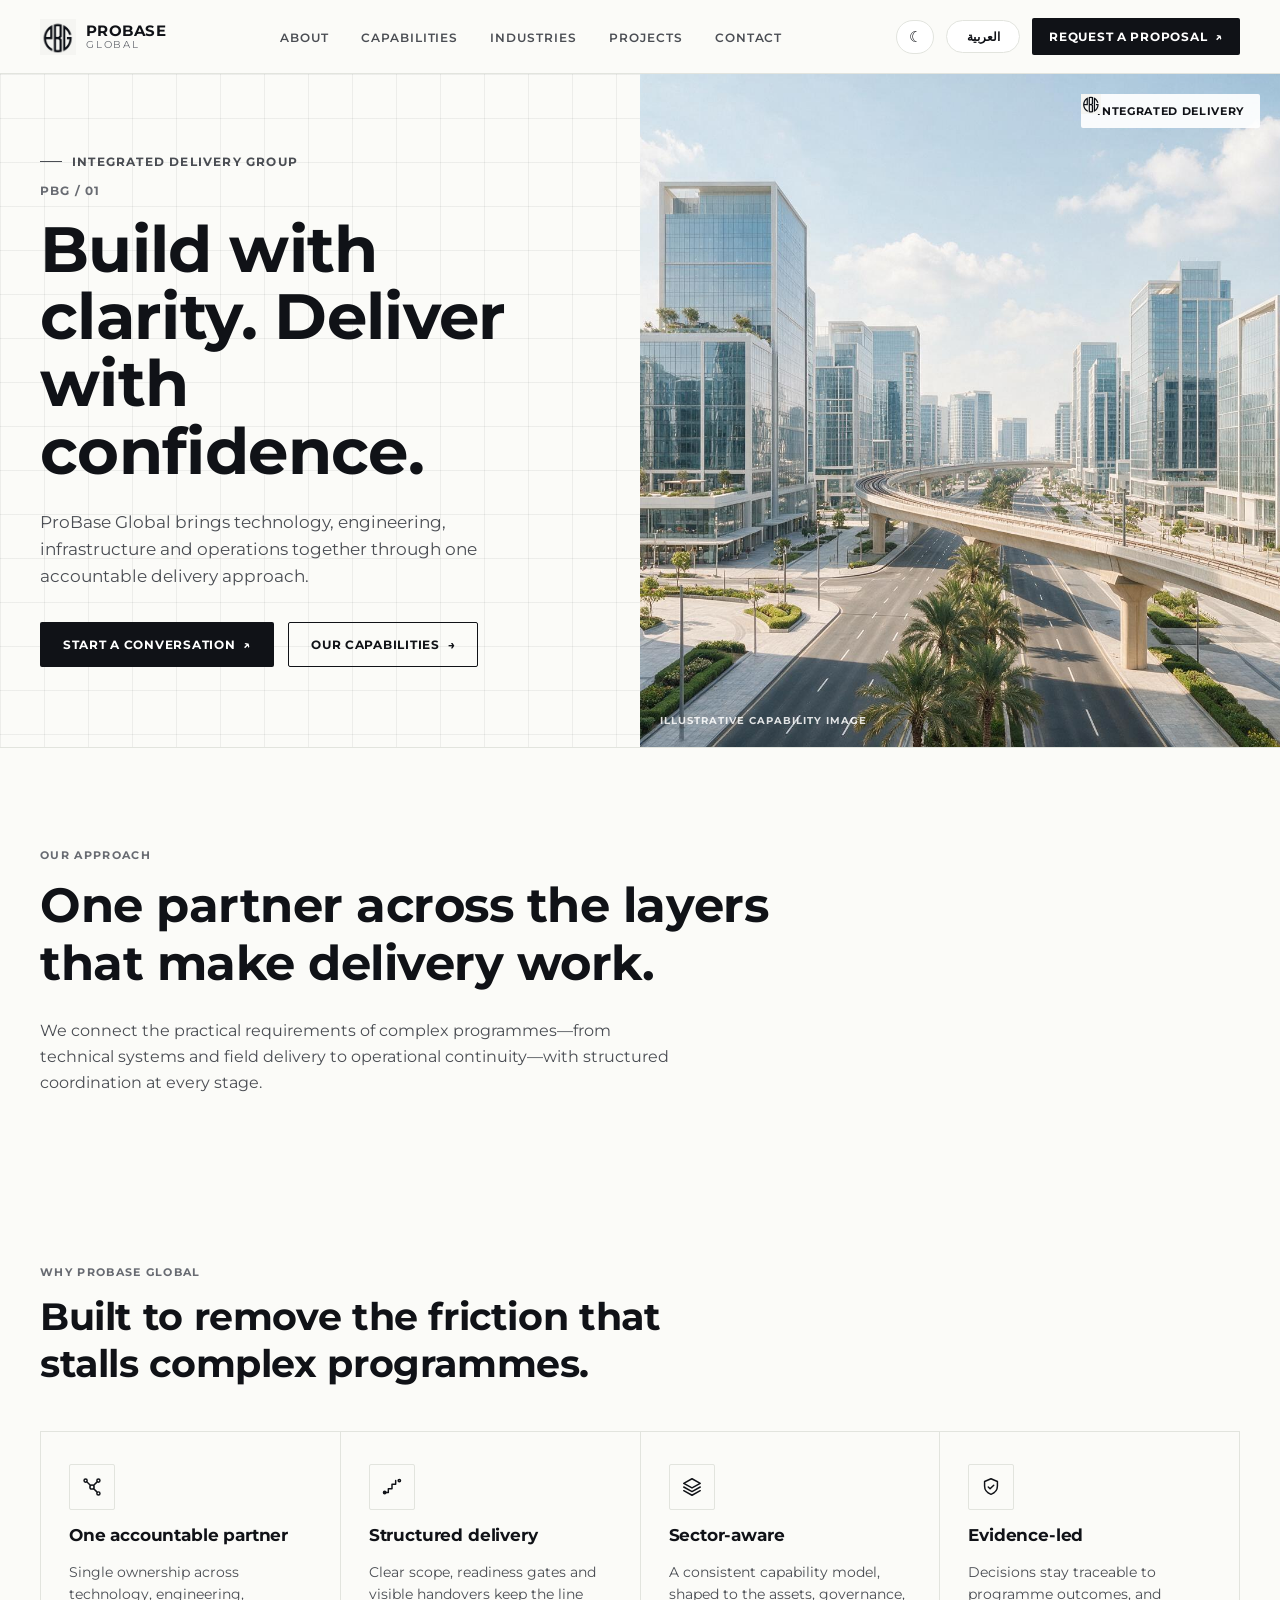
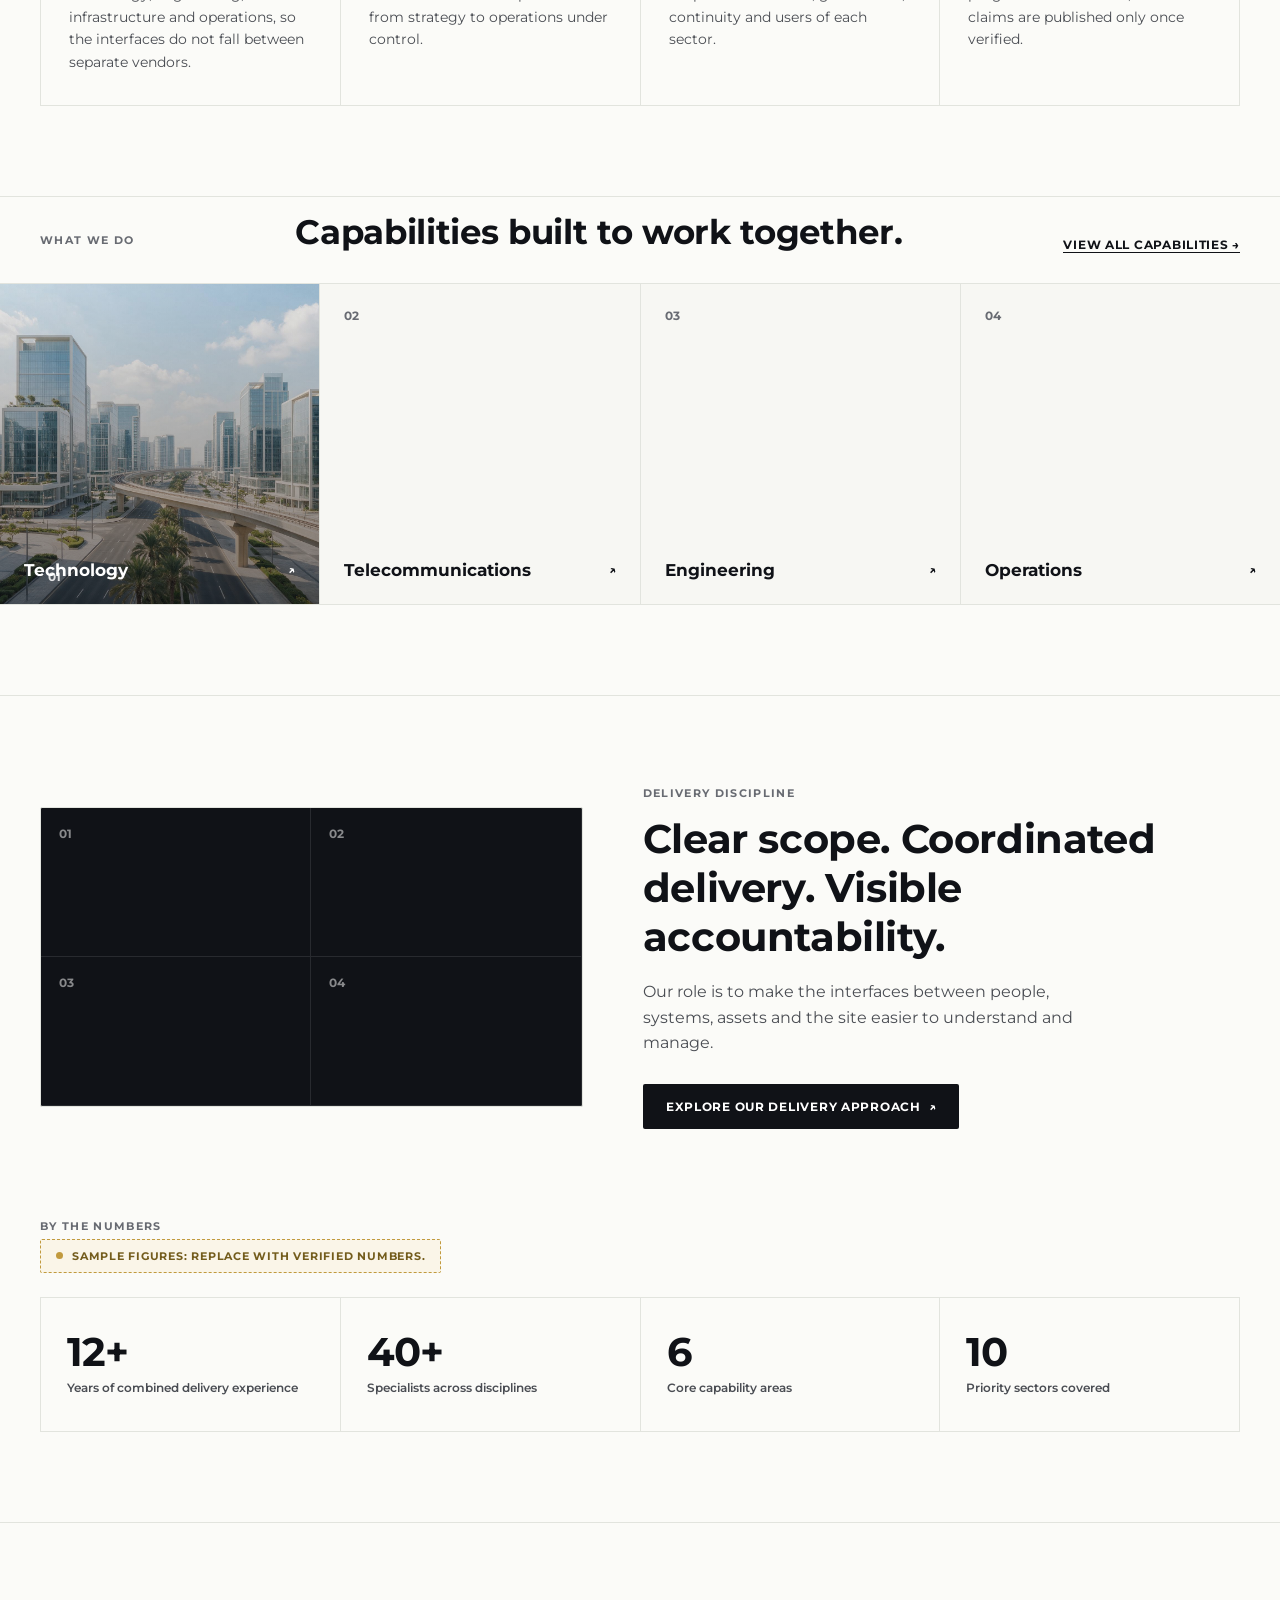
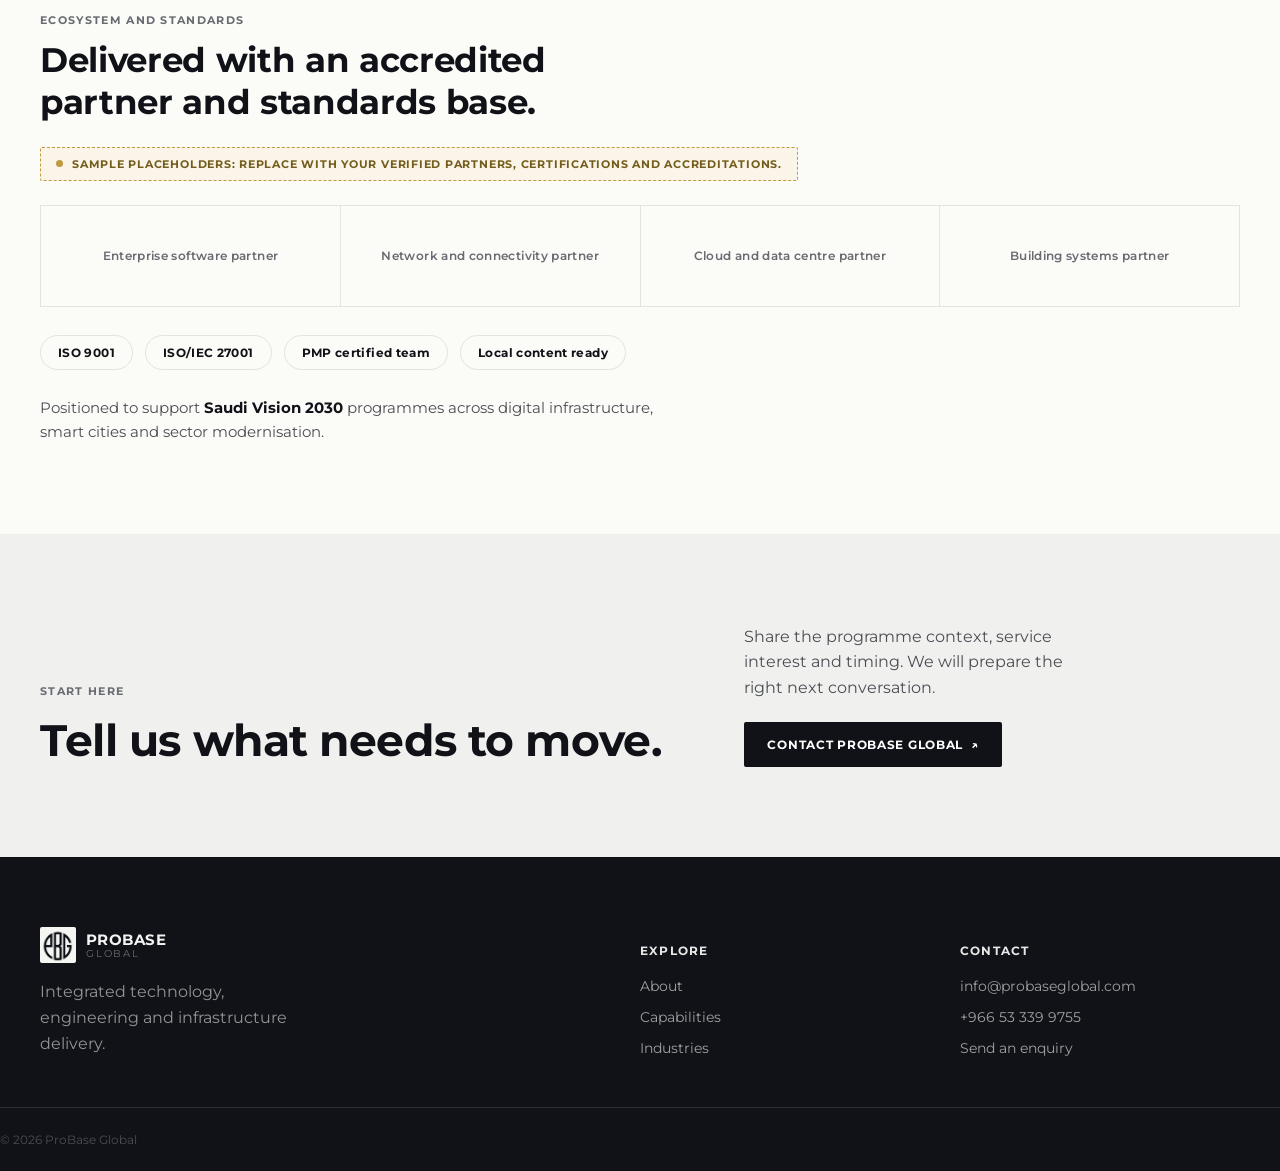
==== commit 2b5ae1a7: "Add "Why ProBase Global" differentiators section with icons New home section with four benefit-led d" ====
--- a/index.html
+++ b/index.html
@@ -5,10 +5,16 @@
 <meta name="viewport" content="width=device-width, initial-scale=1.0">
 <title>Integrated Delivery | ProBase Global</title>
 <meta name="description" content="ProBase Global is an integrated technology, engineering and infrastructure delivery platform for complex, outcome-led environments.">
-<meta name="theme-color" content="#111216">
+<meta name="theme-color" content="#fbfbf8" media="(prefers-color-scheme: light)">
+<meta name="theme-color" content="#0e1013" media="(prefers-color-scheme: dark)">
 <link rel="preconnect" href="https://fonts.googleapis.com">
 <link rel="preconnect" href="https://fonts.gstatic.com" crossorigin>
 <link href="https://fonts.googleapis.com/css2?family=Montserrat:wght@400;600;700;800&display=swap" rel="stylesheet">
+<link rel="icon" type="image/png" href="assets/img/probase-logo-mark-160_a76ad49f.png">
+<meta property="og:type" content="website">
+<meta property="og:site_name" content="ProBase Global">
+<meta property="og:image" content="https://probaseglobal.com/assets/img/probase-hero-01.jpg">
+<meta name="twitter:card" content="summary_large_image">
 <link rel="stylesheet" href="css/style.css">
 <script src="js/theme-init.js"></script>
 <script src="js/lang-init.js"></script>
@@ -65,6 +71,34 @@
     <p>We connect the practical requirements of complex programmes&mdash;from technical systems and field delivery to operational continuity&mdash;with structured coordination at every stage.</p>
   </div>
 </section>
+<section class="why">
+  <div class="wrap">
+    <span class="tiny-label">Why ProBase Global</span>
+    <h2>Built to remove the friction that stalls complex programmes.</h2>
+    <div class="why-grid">
+      <article class="why-card">
+        <span class="why-icon"><svg viewBox="0 0 24 24" fill="none" stroke="currentColor" stroke-width="1.6" stroke-linecap="round" stroke-linejoin="round"><circle cx="12" cy="12" r="2.3"/><circle cx="5" cy="5" r="1.7"/><circle cx="19" cy="5" r="1.7"/><circle cx="19" cy="19" r="1.7"/><path d="M10.4 10.4 6.3 6.3M13.6 10.4l3.7-3.7M13.6 13.6l3.7 3.7"/></svg></span>
+        <h3>One accountable partner</h3>
+        <p>Single ownership across technology, engineering, infrastructure and operations, so the interfaces do not fall between separate vendors.</p>
+      </article>
+      <article class="why-card">
+        <span class="why-icon"><svg viewBox="0 0 24 24" fill="none" stroke="currentColor" stroke-width="1.6" stroke-linecap="round" stroke-linejoin="round"><path d="M4 18h4v-4h4V9h4V5"/><circle cx="4" cy="18" r="1.3"/><circle cx="20" cy="5" r="1.3"/></svg></span>
+        <h3>Structured delivery</h3>
+        <p>Clear scope, readiness gates and visible handovers keep the line from strategy to operations under control.</p>
+      </article>
+      <article class="why-card">
+        <span class="why-icon"><svg viewBox="0 0 24 24" fill="none" stroke="currentColor" stroke-width="1.6" stroke-linecap="round" stroke-linejoin="round"><path d="M12 3 3 8l9 5 9-5-9-5Z"/><path d="M3 12l9 5 9-5"/><path d="M3 16l9 5 9-5"/></svg></span>
+        <h3>Sector-aware</h3>
+        <p>A consistent capability model, shaped to the assets, governance, continuity and users of each sector.</p>
+      </article>
+      <article class="why-card">
+        <span class="why-icon"><svg viewBox="0 0 24 24" fill="none" stroke="currentColor" stroke-width="1.6" stroke-linecap="round" stroke-linejoin="round"><path d="M12 3l7 3v5c0 4.5-3 7.6-7 9-4-1.4-7-4.5-7-9V6l7-3Z"/><path d="M9 12l2 2 4-4"/></svg></span>
+        <h3>Evidence-led</h3>
+        <p>Decisions stay traceable to programme outcomes, and claims are published only once verified.</p>
+      </article>
+    </div>
+  </div>
+</section>
 <section class="capgrid">
   <div class="wrap">
     <span class="tiny-label">What we do</span>
--- a/css/style.css
+++ b/css/style.css
@@ -181,6 +181,29 @@
   padding:12px 14px;border:1px solid var(--border);border-radius:var(--radius);background:var(--white);color:var(--ink);
 }
 .contact-form button{align-self:flex-start;border:none;}
+.contact-form button[disabled]{opacity:0.6;cursor:progress;}
+.form-status{margin:4px 0 0;font-size:14px;font-weight:600;min-height:1.2em;}
+.form-status--pending{color:var(--ink-mute);}
+.form-status--ok{color:#1f7a44;}
+.form-status--error{color:#b3341f;}
+:root[data-theme="dark"] .form-status--ok{color:#5fd08a;}
+:root[data-theme="dark"] .form-status--error{color:#f08a72;}
+/* Scroll-reveal (added to below-fold blocks by main.js; visible by default without JS) */
+.reveal{opacity:0;transform:translateY(18px);transition:opacity .7s cubic-bezier(.2,.7,.2,1),transform .7s cubic-bezier(.2,.7,.2,1);}
+.reveal.in{opacity:1;transform:none;}
+/* Gentle hover lift on the bordered content cards */
+.capmap-grid article,.case-item,.team-member,.outcomes-list li{transition:transform .3s cubic-bezier(.2,.7,.2,1),border-color .3s ease;}
+.capmap-grid article:hover,.case-item:hover,.team-member:hover,.outcomes-list li:hover{transform:translateY(-3px);border-color:var(--ink-soft);}
+/* Why / differentiators (home) */
+.why{padding:90px 0;border-bottom:1px solid var(--border);}
+.why h2{font-size:clamp(26px,3vw,38px);max-width:660px;margin:14px 0 44px;}
+.why-grid{display:grid;grid-template-columns:repeat(4,1fr);gap:1px;background:var(--border);border:1px solid var(--border);}
+.why-card{background:var(--bg);padding:32px 28px;display:flex;flex-direction:column;gap:14px;transition:transform .3s cubic-bezier(.2,.7,.2,1);}
+.why-card:hover{transform:translateY(-3px);}
+.why-icon{width:46px;height:46px;border:1px solid var(--border);border-radius:var(--radius);display:inline-flex;align-items:center;justify-content:center;color:var(--ink);}
+.why-icon svg{width:22px;height:22px;display:block;}
+.why-card h3{font-size:17px;line-height:1.35;}
+.why-card p{font-size:14px;}
 /* Home-specific sections */
 .approach{padding:100px 0 80px;}
 .approach h2{font-size:clamp(28px,4vw,48px);max-width:760px;margin:14px 0 26px;}
@@ -292,6 +315,7 @@
   .case-body{grid-template-columns:1fr;gap:18px;}
   .case-metrics{gap:24px;}
   .stats-band,.partner-grid,.team-grid{grid-template-columns:repeat(2,1fr);}
+  .why-grid{grid-template-columns:1fr;}
   .directory-grid{grid-template-columns:repeat(2,1fr);}
   .outcomes-list{grid-template-columns:1fr;}
   .form-row{grid-template-columns:1fr;}
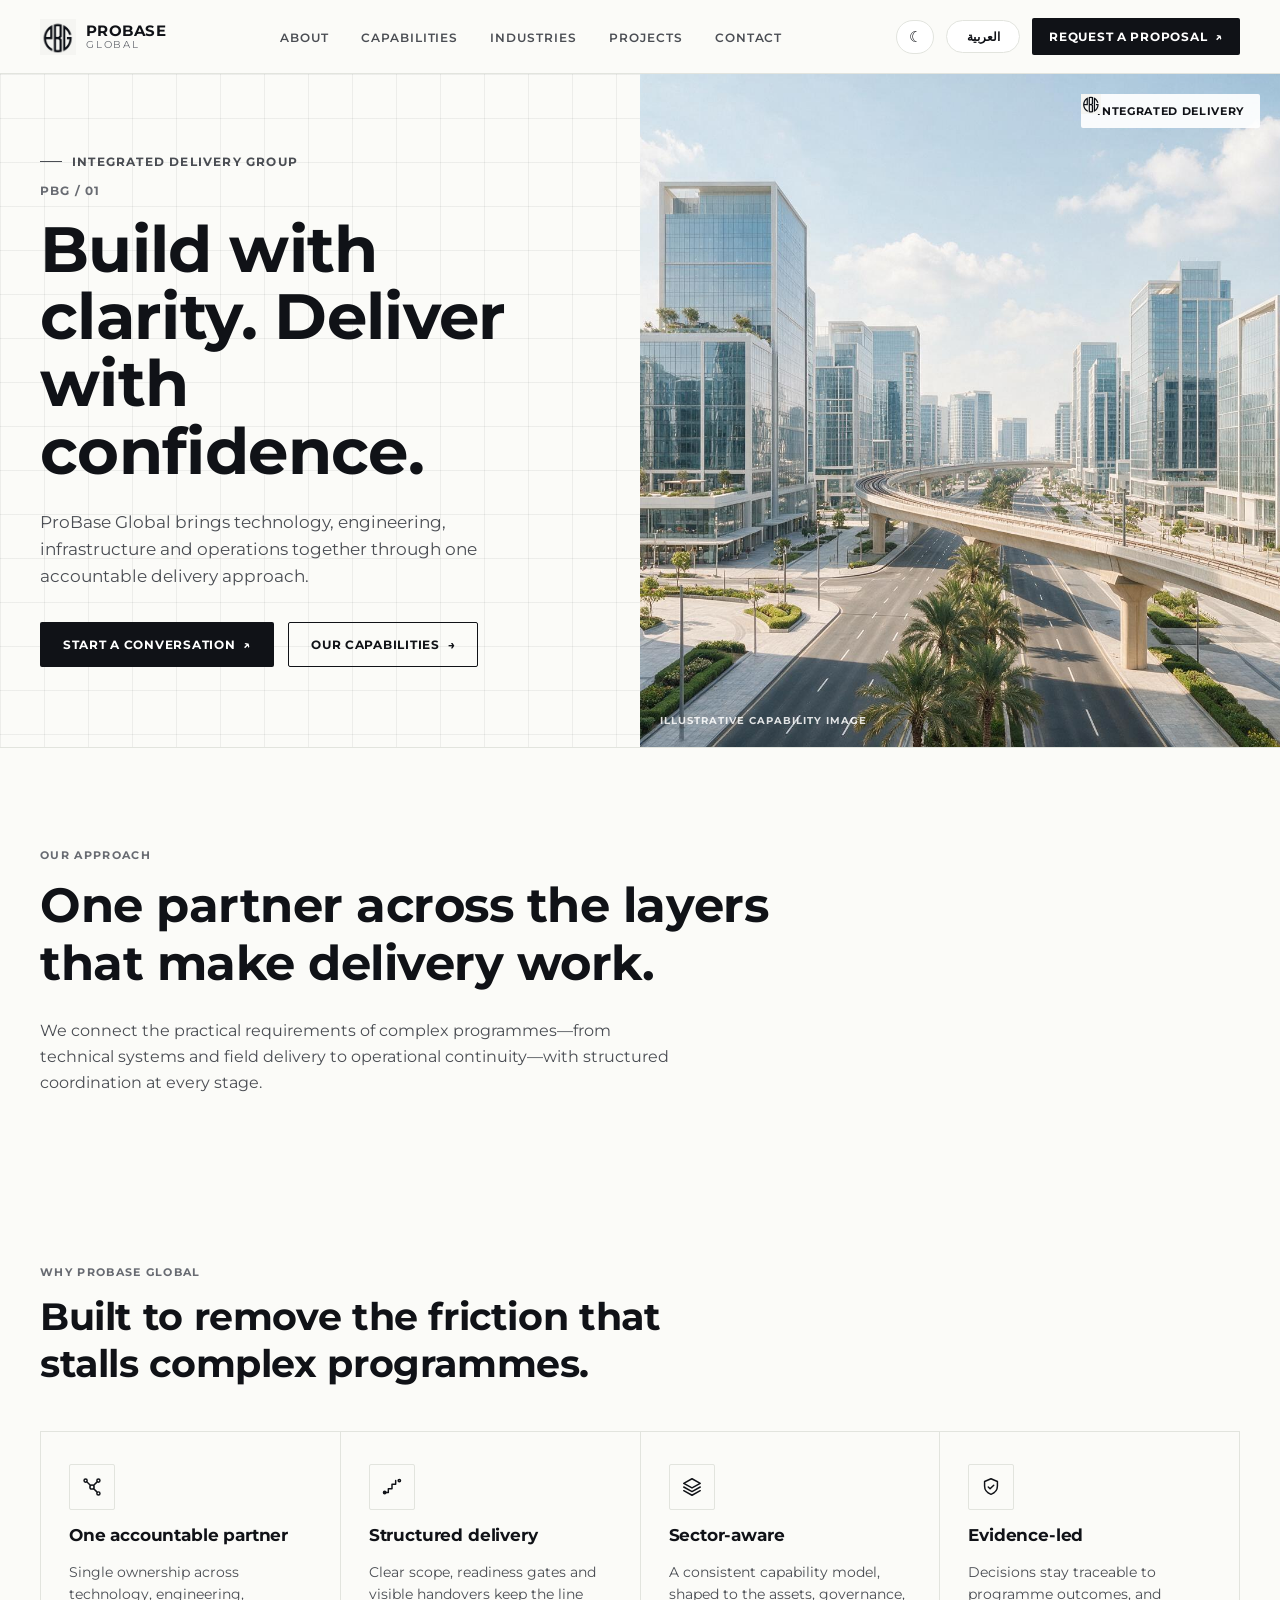
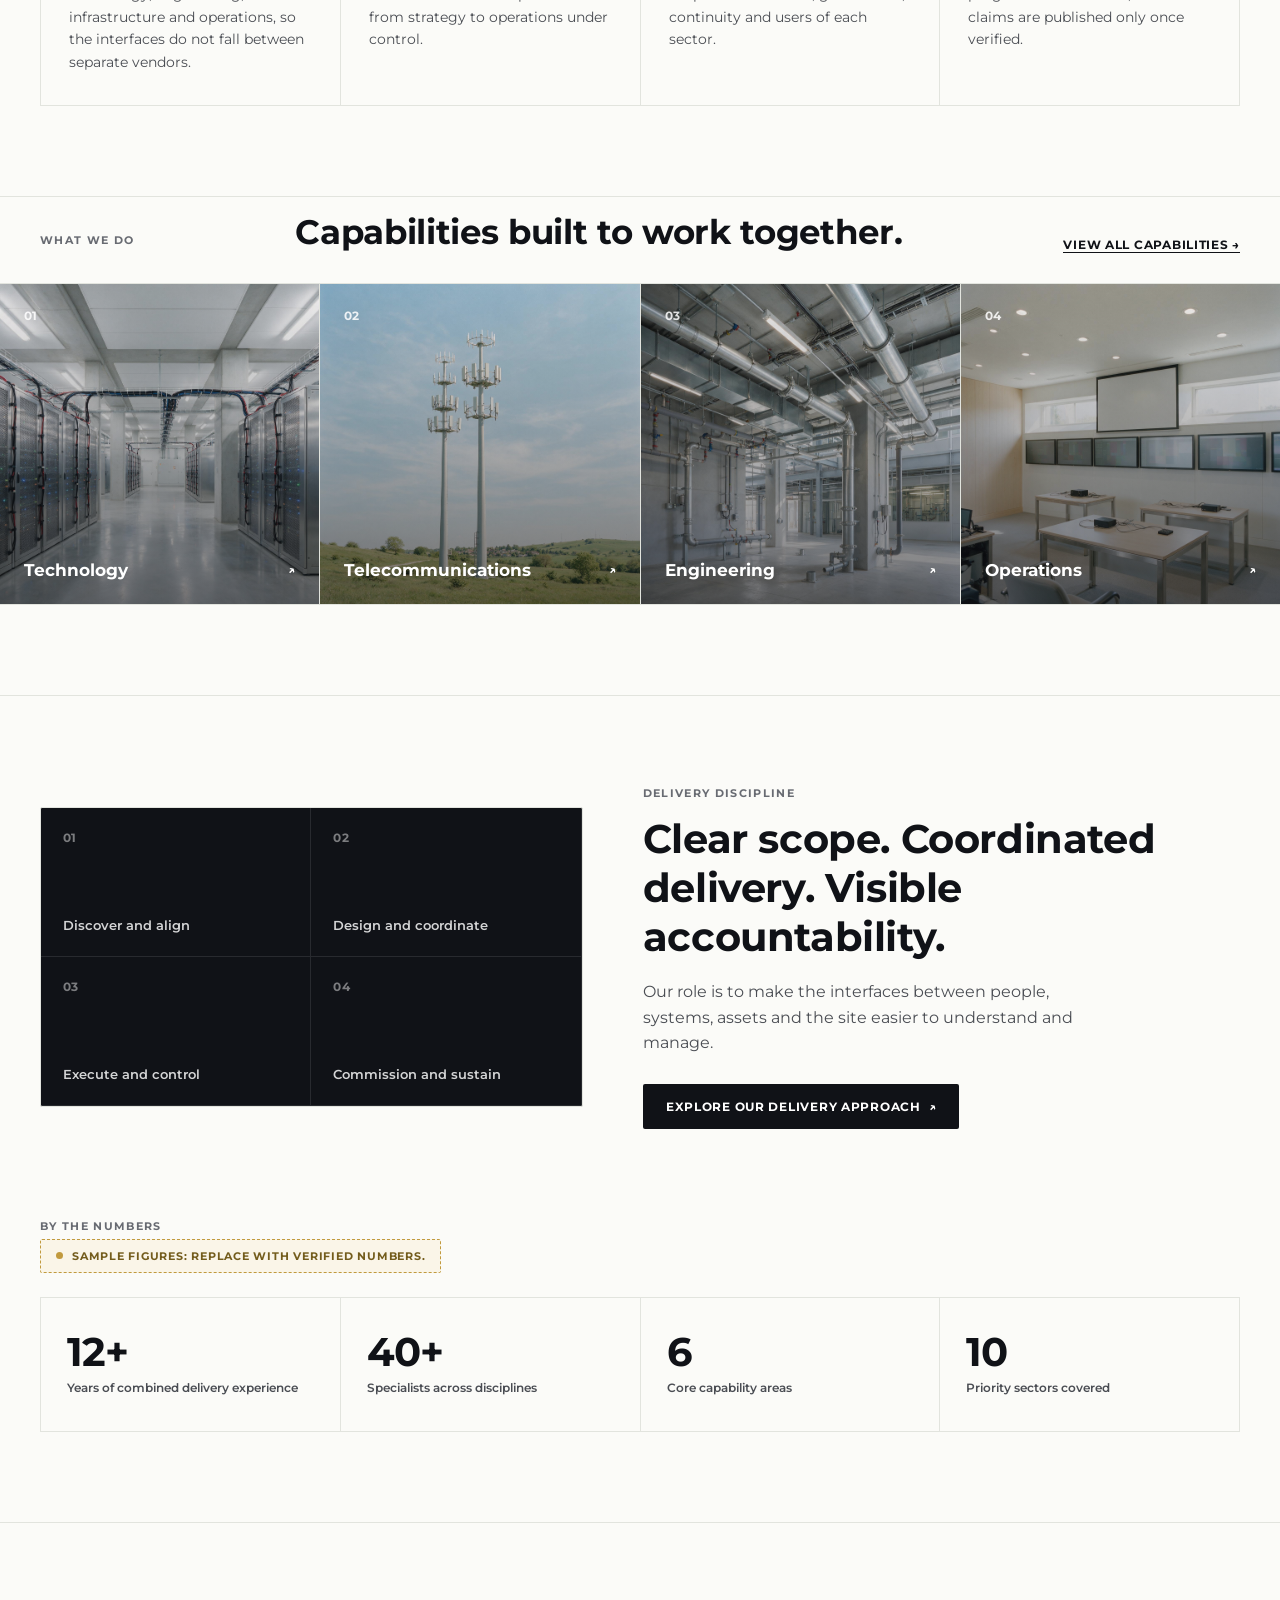
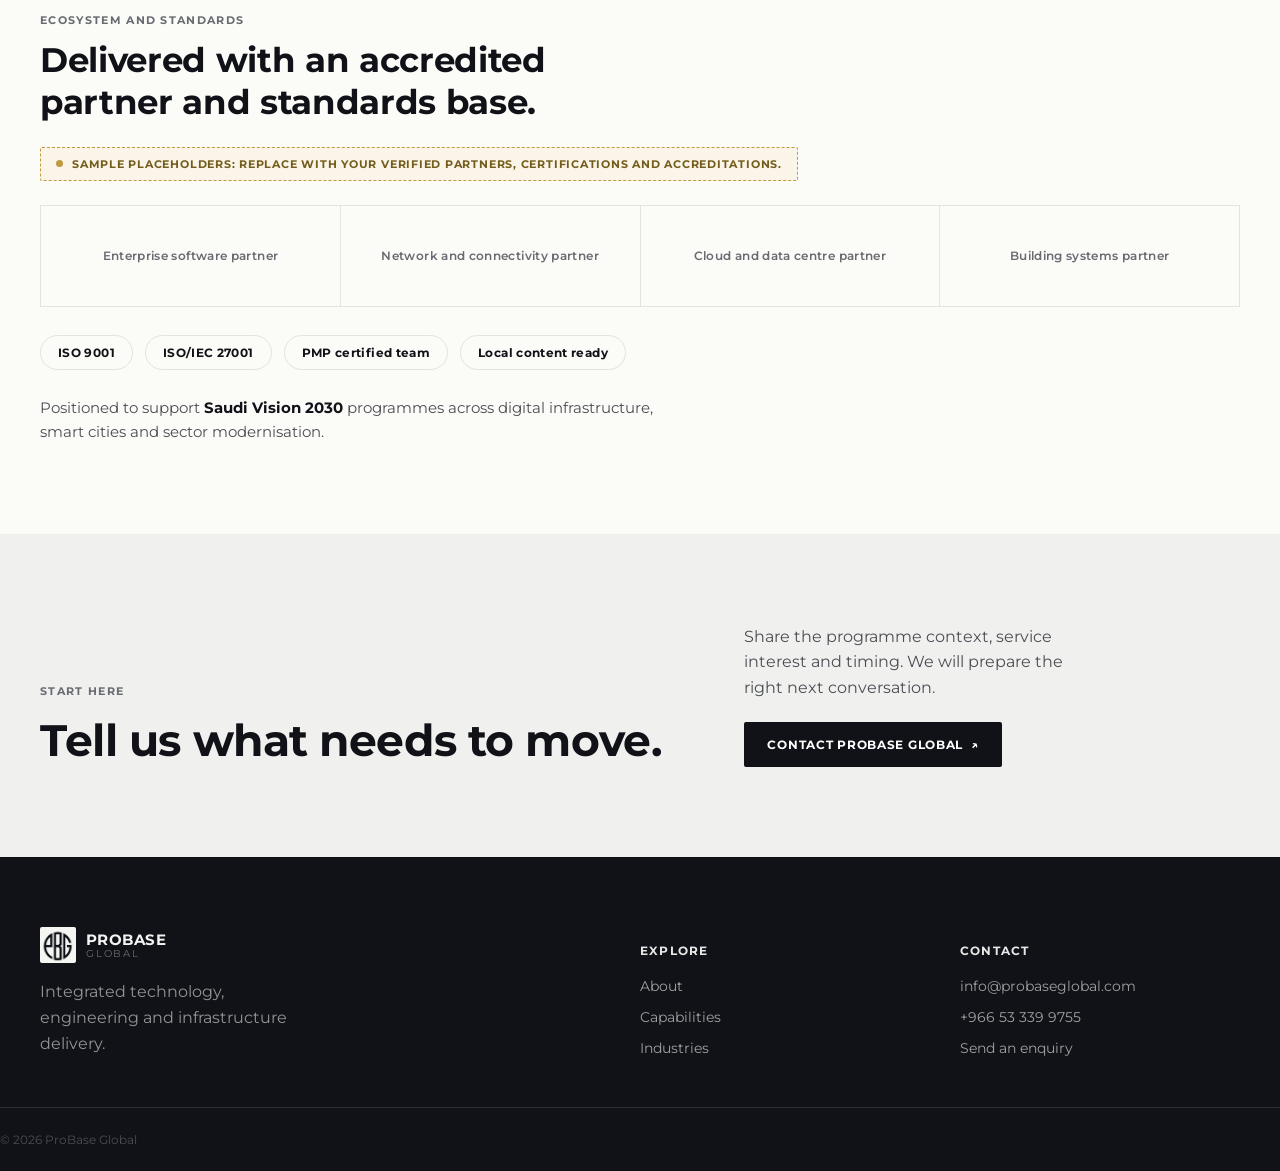
==== commit 66755e96: "Fill the empty capability cards and the discipline panel - All four home capability cards now carry " ====
--- a/index.html
+++ b/index.html
@@ -106,19 +106,19 @@
     <a class="link-arrow" href="capabilities.html">View all capabilities &#8594;</a>
   </div>
   <div class="capgrid-row">
-    <a class="capcard" href="capabilities.html" style="background-image:url('assets/img/probase-hero-01.jpg')">
+    <a class="capcard" href="capabilities.html" style="background-image:url('assets/img/probase-cap-technology.jpg')">
       <span class="capcard-num">01</span>
       <span class="capcard-title">Technology <span class="arrow">&#8599;</span></span>
     </a>
-    <a class="capcard capcard--plain" href="capabilities.html">
+    <a class="capcard" href="capabilities.html" style="background-image:url('assets/img/probase-cap-telecom.jpg')">
       <span class="capcard-num">02</span>
       <span class="capcard-title">Telecommunications <span class="arrow">&#8599;</span></span>
     </a>
-    <a class="capcard capcard--plain" href="capabilities.html">
+    <a class="capcard" href="capabilities.html" style="background-image:url('assets/img/probase-cap-engineering.jpg')">
       <span class="capcard-num">03</span>
       <span class="capcard-title">Engineering <span class="arrow">&#8599;</span></span>
     </a>
-    <a class="capcard capcard--plain" href="capabilities.html">
+    <a class="capcard" href="capabilities.html" style="background-image:url('assets/img/probase-cap-operations.jpg')">
       <span class="capcard-num">04</span>
       <span class="capcard-title">Operations <span class="arrow">&#8599;</span></span>
     </a>
@@ -127,7 +127,10 @@
 <section class="discipline">
   <div class="wrap discipline-grid">
     <div class="discipline-visual">
-      <span>01</span><span>02</span><span>03</span><span>04</span>
+      <span><i>01</i>Discover and align</span>
+      <span><i>02</i>Design and coordinate</span>
+      <span><i>03</i>Execute and control</span>
+      <span><i>04</i>Commission and sustain</span>
     </div>
     <div class="discipline-copy">
       <span class="tiny-label">Delivery discipline</span>
--- a/css/style.css
+++ b/css/style.css
@@ -220,11 +220,13 @@
 .capcard-title{display:flex;justify-content:space-between;align-items:center;font-size:17px;font-weight:700;}
 .capcard[style*="background-image"]{color:var(--white);}
 .capcard[style*="background-image"]::before{content:"";position:absolute;inset:0;background:linear-gradient(180deg,rgba(16,18,23,0.05),rgba(16,18,23,0.55));}
-.capcard[style*="background-image"] .capcard-num,.capcard[style*="background-image"] .capcard-title{position:relative;z-index:1;}
+.capcard[style*="background-image"] .capcard-num{z-index:1;}
+.capcard[style*="background-image"] .capcard-title{position:relative;z-index:1;}
 .discipline{padding:90px 0;border-top:1px solid var(--border);}
 .discipline-grid{display:grid;grid-template-columns:1fr 1.1fr;gap:60px;align-items:center;}
 .discipline-visual{background:var(--panel);border:1px solid var(--border);border-radius:var(--radius);min-height:300px;display:grid;grid-template-columns:1fr 1fr;grid-template-rows:1fr 1fr;color:rgba(255,255,255,0.5);font-size:12px;font-weight:700;}
-.discipline-visual span{padding:18px;border-right:1px solid rgba(255,255,255,0.1);border-bottom:1px solid rgba(255,255,255,0.1);}
+.discipline-visual span{padding:22px;border-right:1px solid rgba(255,255,255,0.1);border-bottom:1px solid rgba(255,255,255,0.1);display:flex;flex-direction:column;justify-content:space-between;gap:24px;font-size:13px;font-weight:600;color:rgba(255,255,255,0.82);line-height:1.35;}
+.discipline-visual span i{font-style:normal;font-size:12px;font-weight:700;letter-spacing:0.04em;color:rgba(255,255,255,0.45);}
 .discipline-copy h2{font-size:clamp(26px,3.4vw,40px);margin:14px 0 18px;}
 .discipline-copy p{margin-bottom:28px;max-width:440px;}
 /* Footer */
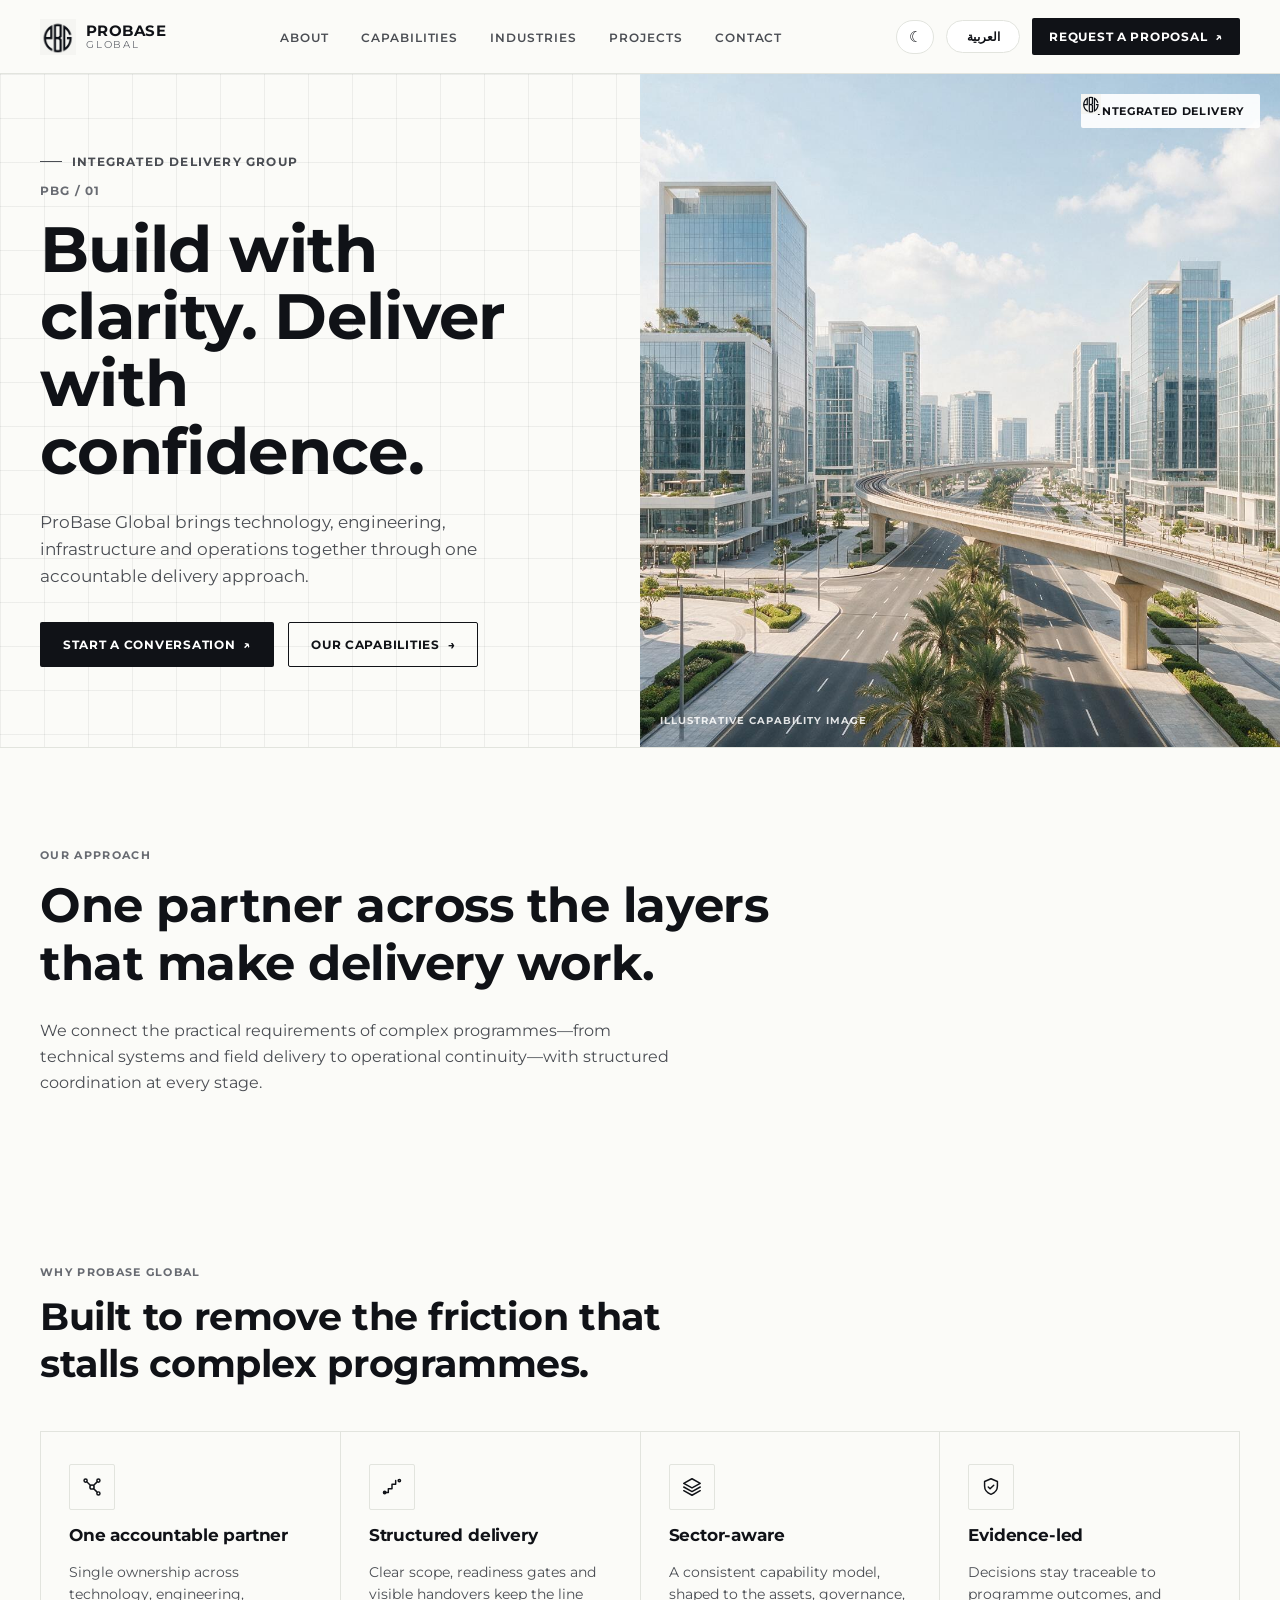
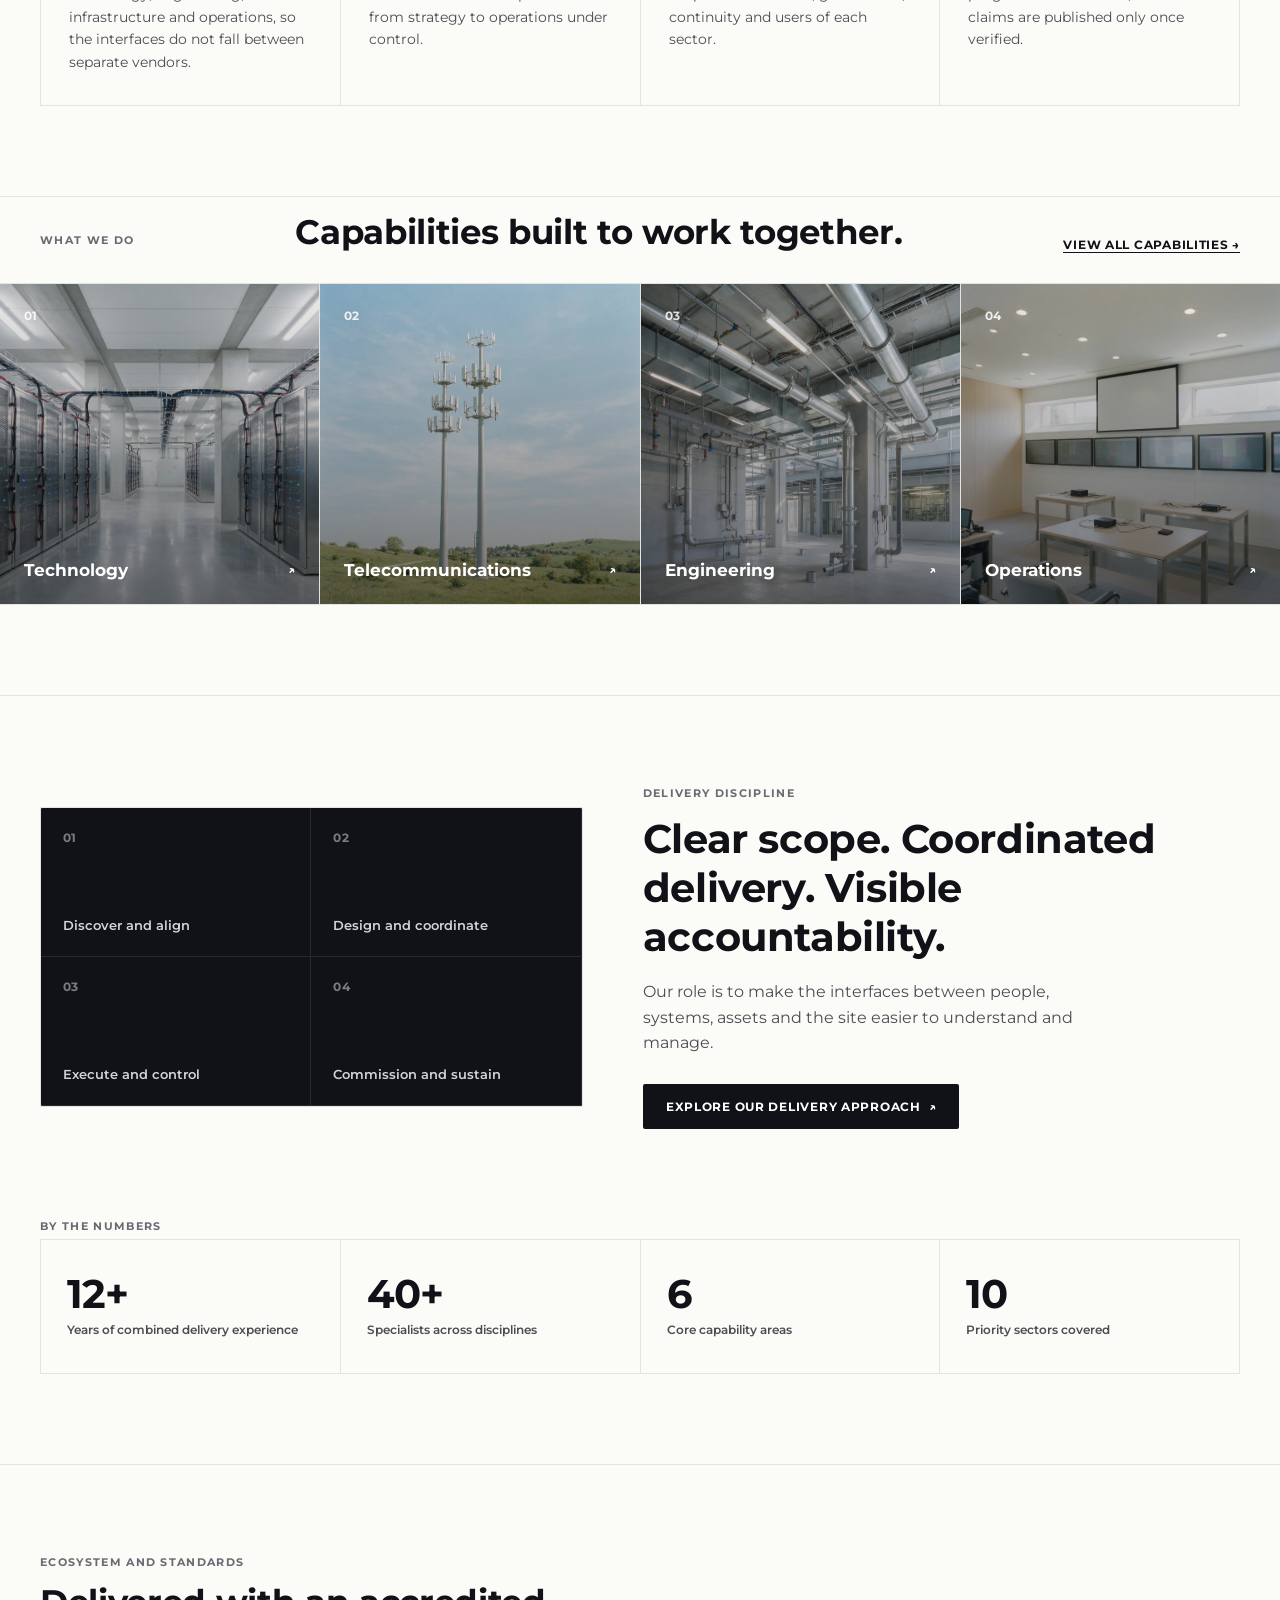
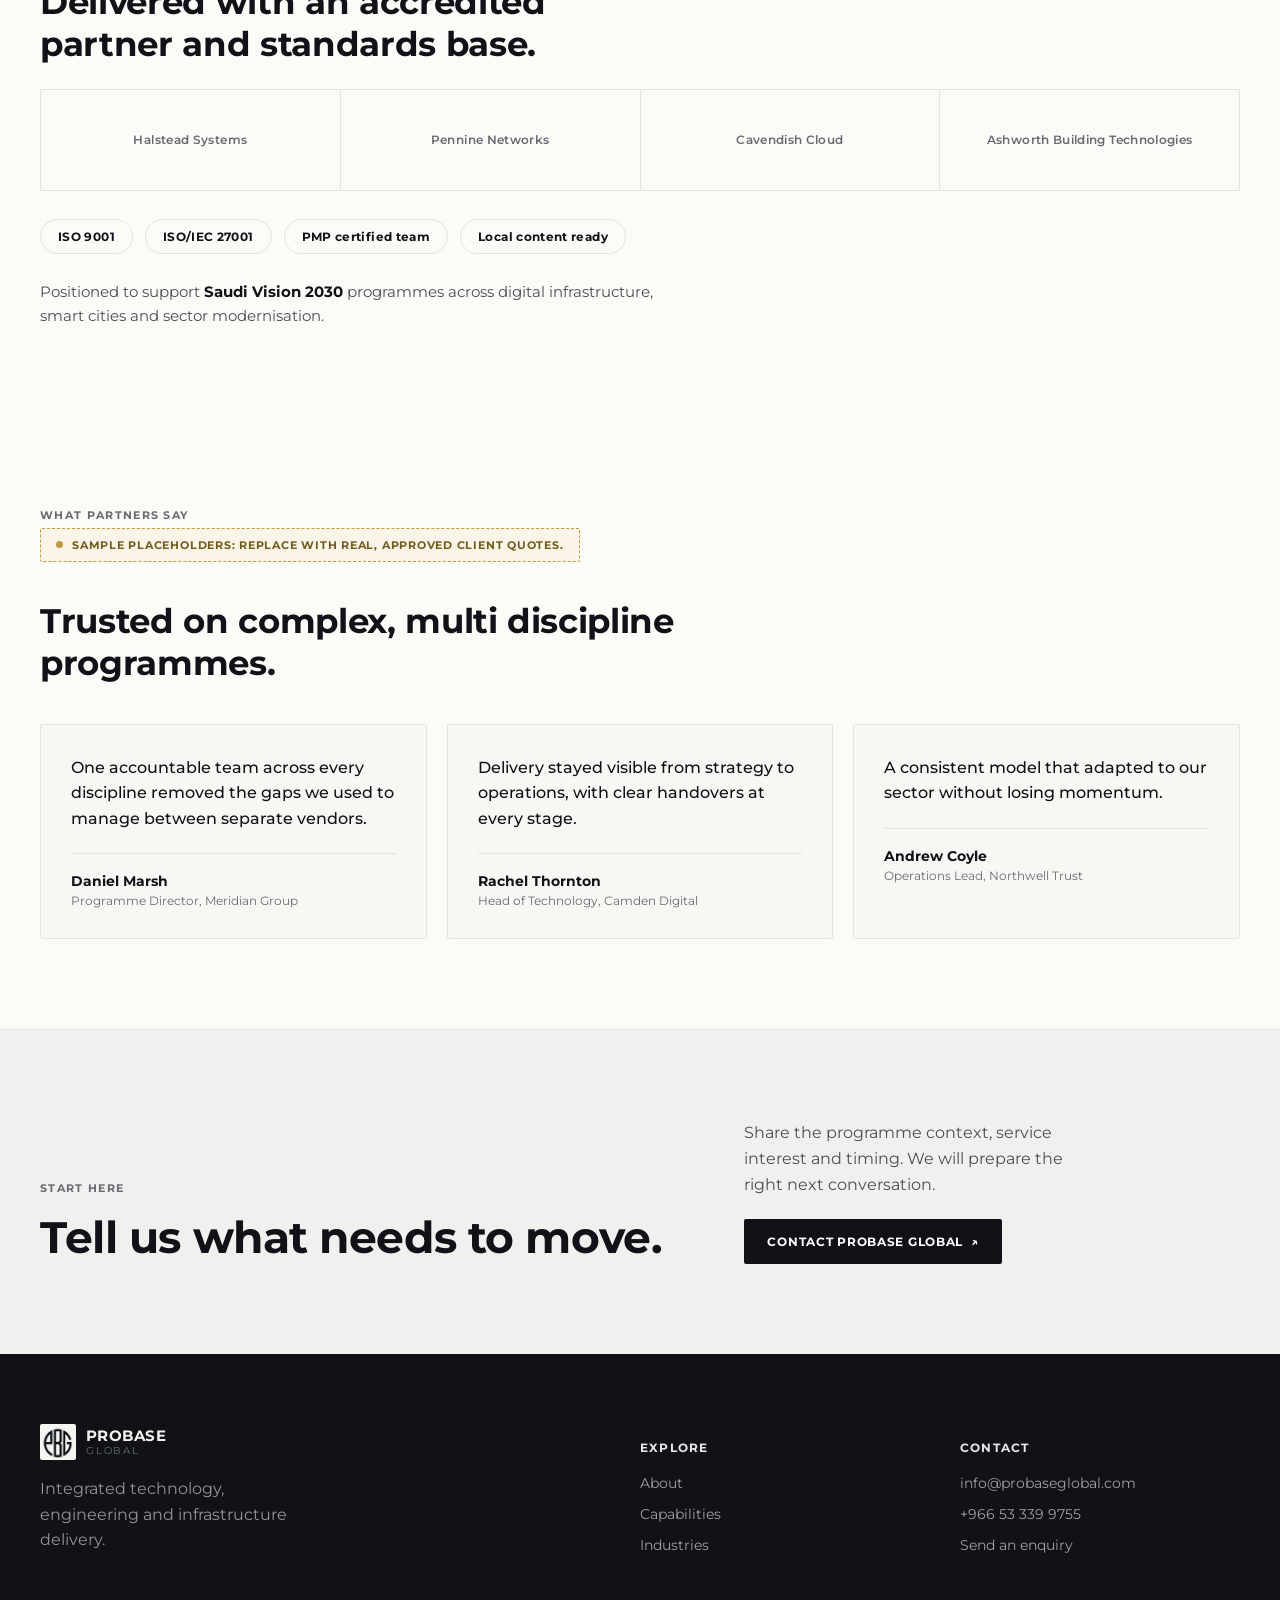
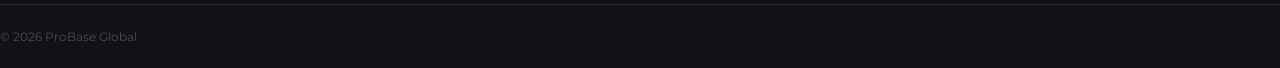
==== commit 24306379: "Add delivery timeline + testimonials; fill sample data with names - Delivery page: a visual four-ste" ====
--- a/index.html
+++ b/index.html
@@ -143,7 +143,6 @@
 <section class="stats">
   <div class="wrap">
     <span class="tiny-label">By the numbers</span>
-    <div class="sample-note">Sample figures: replace with verified numbers.</div>
     <ul class="stats-band">
       <li><span class="stat-value">12+</span><span class="stat-label">Years of combined delivery experience</span></li>
       <li><span class="stat-value">40+</span><span class="stat-label">Specialists across disciplines</span></li>
@@ -156,12 +155,11 @@
   <div class="wrap">
     <span class="tiny-label">Ecosystem and standards</span>
     <h2>Delivered with an accredited partner and standards base.</h2>
-    <div class="sample-note">Sample placeholders: replace with your verified partners, certifications and accreditations.</div>
     <div class="partner-grid">
-      <div class="partner-slot">Enterprise software partner</div>
-      <div class="partner-slot">Network and connectivity partner</div>
-      <div class="partner-slot">Cloud and data centre partner</div>
-      <div class="partner-slot">Building systems partner</div>
+      <div class="partner-slot">Halstead Systems</div>
+      <div class="partner-slot">Pennine Networks</div>
+      <div class="partner-slot">Cavendish Cloud</div>
+      <div class="partner-slot">Ashworth Building Technologies</div>
     </div>
     <ul class="cert-row">
       <li>ISO 9001</li>
@@ -170,6 +168,27 @@
       <li>Local content ready</li>
     </ul>
     <p class="vision">Positioned to support <b>Saudi Vision 2030</b> programmes across digital infrastructure, smart cities and sector modernisation.</p>
+  </div>
+</section>
+<section class="testimonials">
+  <div class="wrap">
+    <span class="tiny-label">What partners say</span>
+    <div class="sample-note">Sample placeholders: replace with real, approved client quotes.</div>
+    <h2>Trusted on complex, multi discipline programmes.</h2>
+    <div class="quote-grid">
+      <figure class="quote-card">
+        <blockquote>One accountable team across every discipline removed the gaps we used to manage between separate vendors.</blockquote>
+        <figcaption><b>Daniel Marsh</b><span>Programme Director, Meridian Group</span></figcaption>
+      </figure>
+      <figure class="quote-card">
+        <blockquote>Delivery stayed visible from strategy to operations, with clear handovers at every stage.</blockquote>
+        <figcaption><b>Rachel Thornton</b><span>Head of Technology, Camden Digital</span></figcaption>
+      </figure>
+      <figure class="quote-card">
+        <blockquote>A consistent model that adapted to our sector without losing momentum.</blockquote>
+        <figcaption><b>Andrew Coyle</b><span>Operations Lead, Northwell Trust</span></figcaption>
+      </figure>
+    </div>
   </div>
 </section>
 <section class="next-step">
--- a/css/style.css
+++ b/css/style.css
@@ -194,6 +194,26 @@
 /* Gentle hover lift on the bordered content cards */
 .capmap-grid article,.case-item,.team-member,.outcomes-list li{transition:transform .3s cubic-bezier(.2,.7,.2,1),border-color .3s ease;}
 .capmap-grid article:hover,.case-item:hover,.team-member:hover,.outcomes-list li:hover{transform:translateY(-3px);border-color:var(--ink-soft);}
+/* Delivery timeline */
+.timeline{padding:90px 0;border-bottom:1px solid var(--border);}
+.timeline h2{font-size:clamp(24px,3vw,34px);max-width:640px;margin:14px 0 8px;}
+.timeline-track{display:grid;grid-template-columns:repeat(4,1fr);margin-top:50px;}
+.timeline-step{position:relative;padding:34px 26px 0 0;}
+.timeline-step::before{content:"";position:absolute;top:6px;left:0;width:100%;height:1px;background:var(--border);}
+.timeline-step::after{content:"";position:absolute;top:1px;left:0;width:12px;height:12px;border-radius:50%;background:var(--ink);border:2px solid var(--bg);}
+.timeline-step .t-num{display:block;font-size:12px;font-weight:700;color:var(--ink-mute);margin-bottom:8px;}
+.timeline-step h3{font-size:17px;line-height:1.3;margin-bottom:10px;}
+.timeline-step p{font-size:14px;}
+/* Testimonials */
+.testimonials{padding:90px 0;border-bottom:1px solid var(--border);}
+.testimonials h2{font-size:clamp(24px,3vw,34px);max-width:640px;margin:14px 0 40px;}
+.quote-grid{display:grid;grid-template-columns:repeat(3,1fr);gap:20px;}
+.quote-card{border:1px solid var(--border);border-radius:var(--radius);padding:30px;background:var(--bg-cream);display:flex;flex-direction:column;gap:22px;margin:0;transition:transform .3s cubic-bezier(.2,.7,.2,1),border-color .3s ease;}
+.quote-card:hover{transform:translateY(-3px);border-color:var(--ink-soft);}
+.quote-card blockquote{margin:0;font-size:16px;line-height:1.6;color:var(--ink);font-weight:500;}
+.quote-card figcaption{display:flex;flex-direction:column;gap:3px;border-top:1px solid var(--border);padding-top:18px;}
+.quote-card figcaption b{font-size:14px;}
+.quote-card figcaption span{font-size:12px;color:var(--ink-mute);}
 /* Why / differentiators (home) */
 .why{padding:90px 0;border-bottom:1px solid var(--border);}
 .why h2{font-size:clamp(26px,3vw,38px);max-width:660px;margin:14px 0 44px;}
@@ -317,7 +337,12 @@
   .case-body{grid-template-columns:1fr;gap:18px;}
   .case-metrics{gap:24px;}
   .stats-band,.partner-grid,.team-grid{grid-template-columns:repeat(2,1fr);}
-  .why-grid{grid-template-columns:1fr;}
+  .why-grid,.quote-grid{grid-template-columns:1fr;}
+  .timeline-track{grid-template-columns:1fr;}
+  .timeline-step{padding:0 0 30px 26px;}
+  .timeline-step::before{top:0;left:5px;width:1px;height:100%;}
+  .timeline-step:last-child::before{height:0;}
+  .timeline-step::after{left:0;top:2px;}
   .directory-grid{grid-template-columns:repeat(2,1fr);}
   .outcomes-list{grid-template-columns:1fr;}
   .form-row{grid-template-columns:1fr;}
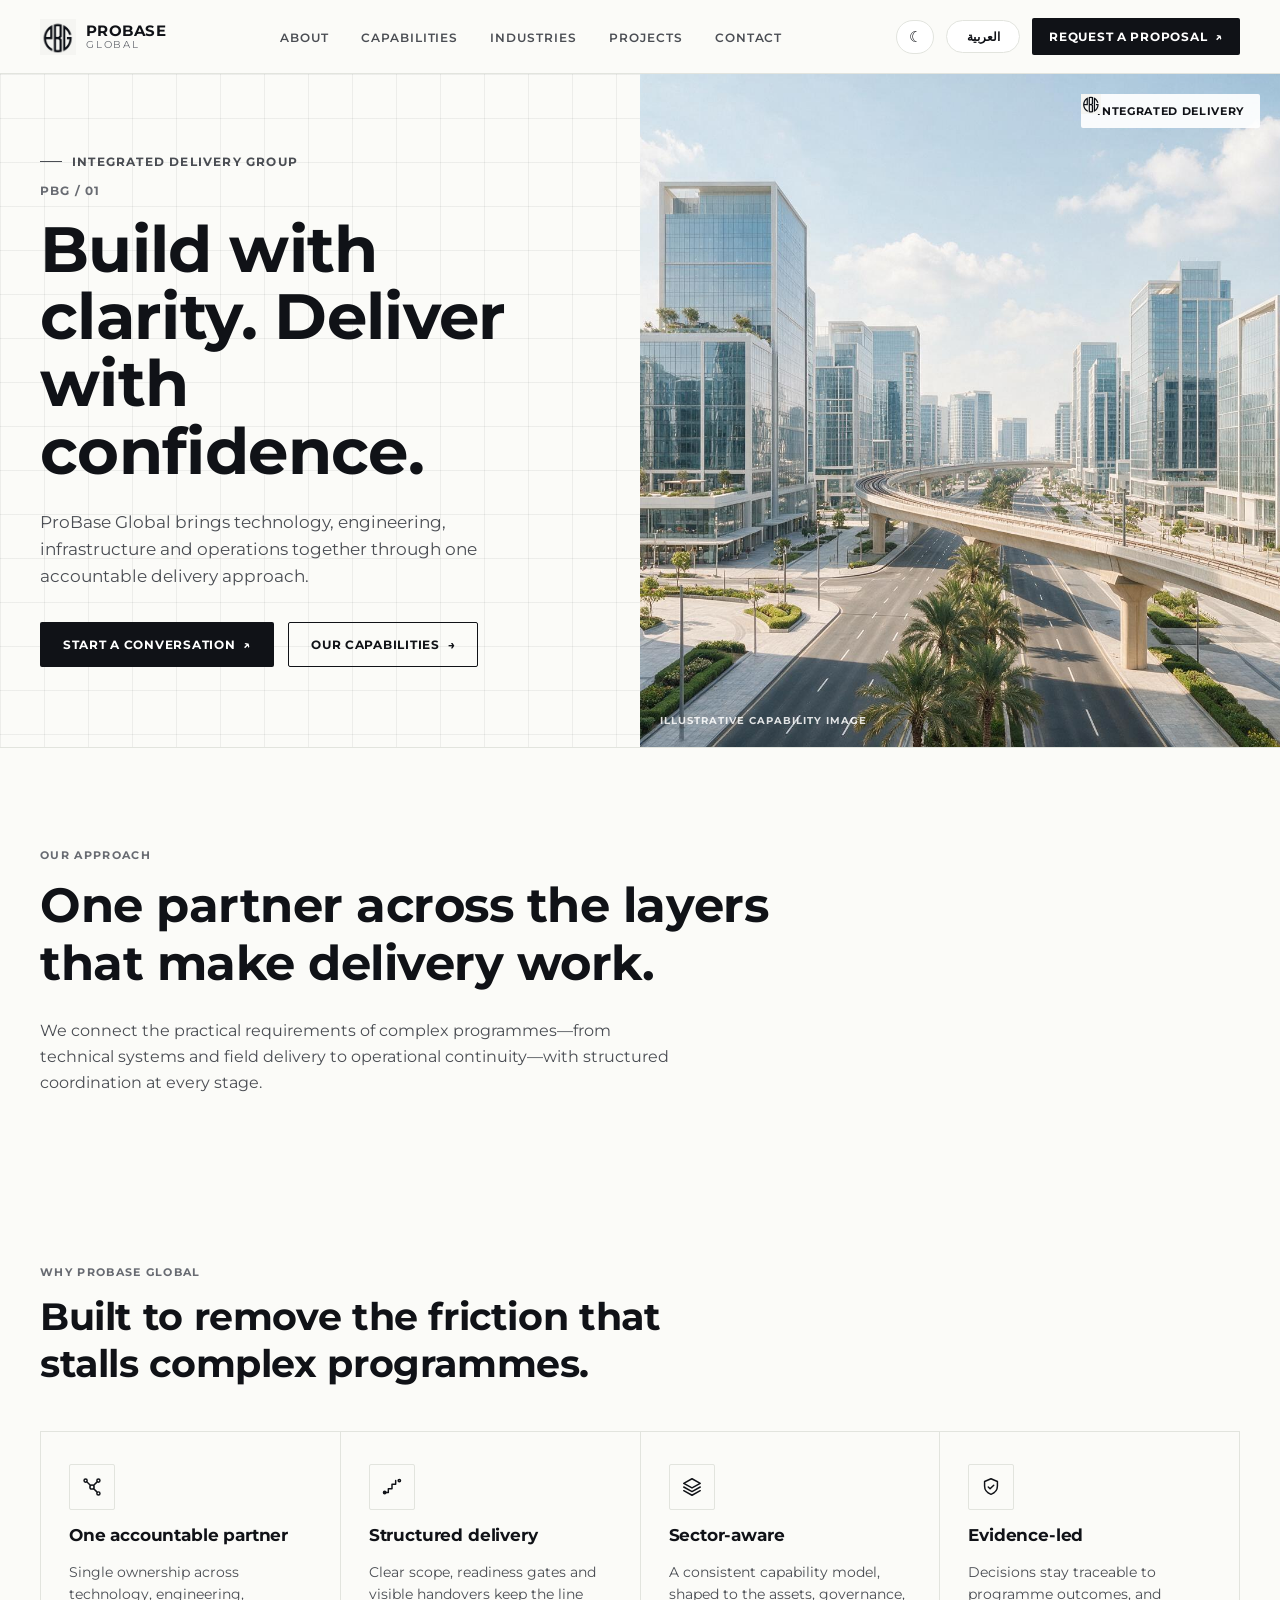
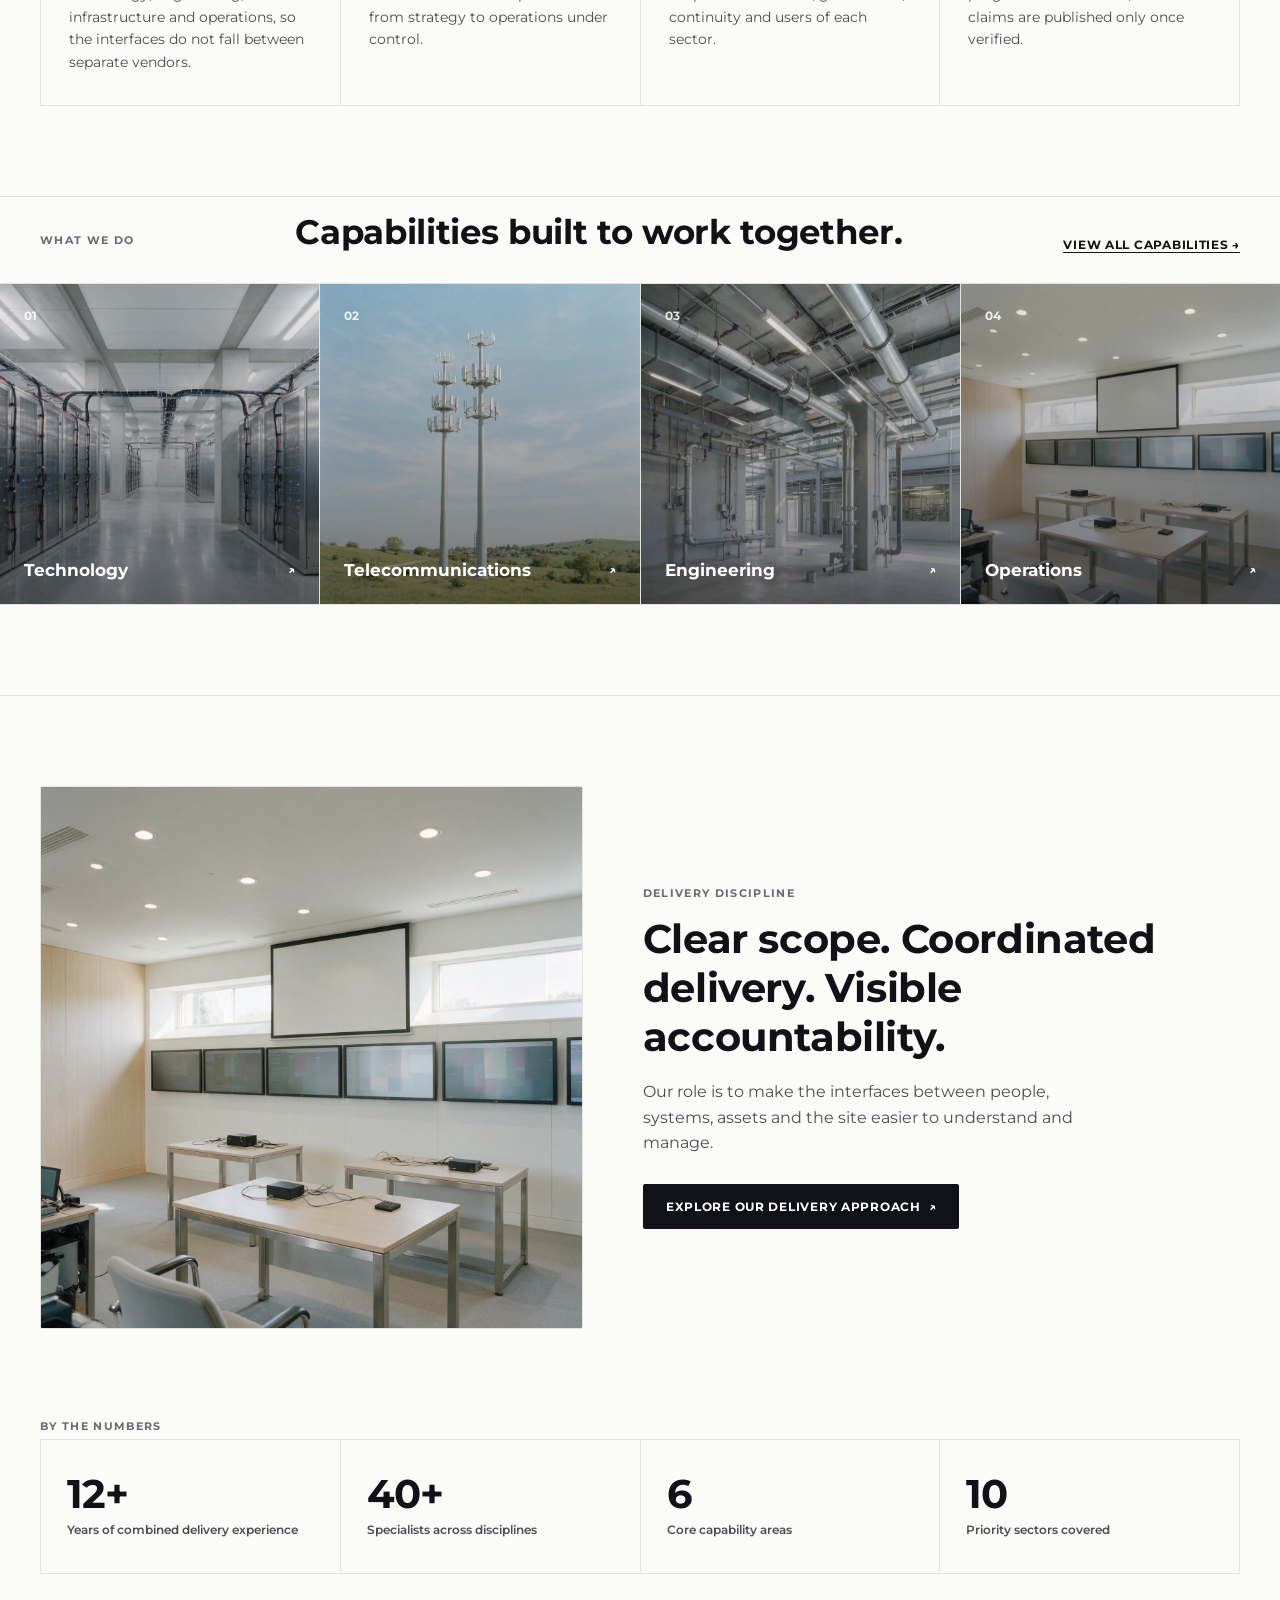
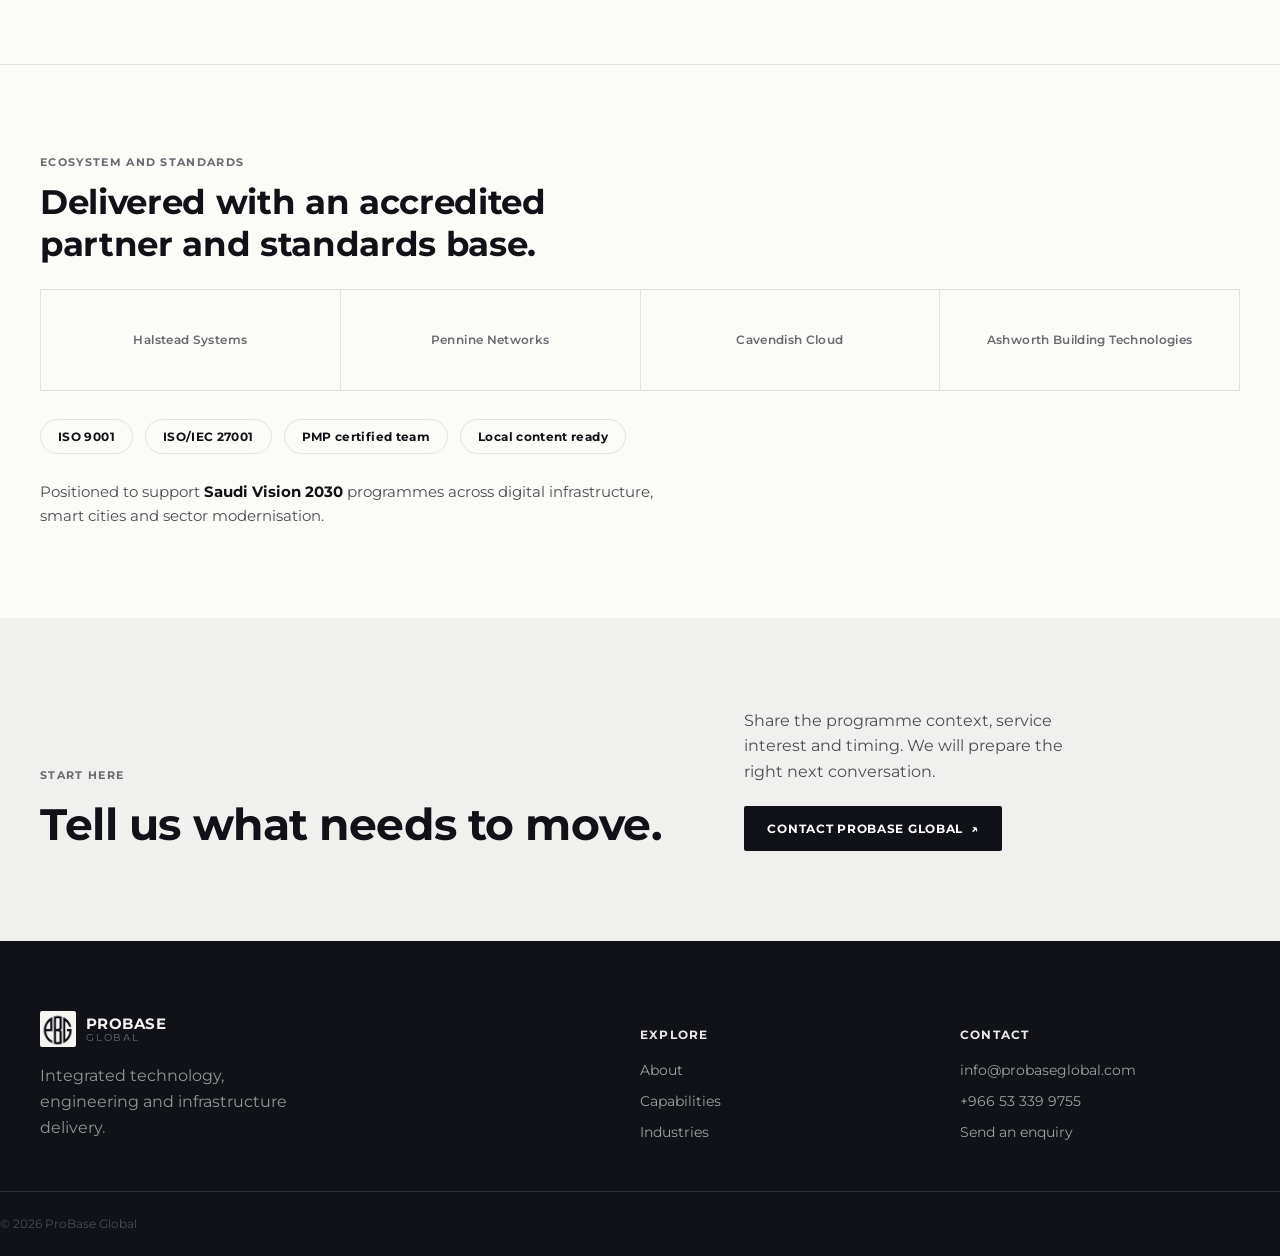
==== commit dcfa986a: "Remove testimonials section; put a photo in the discipline panel - Remove the home "What partners sa" ====
--- a/index.html
+++ b/index.html
@@ -127,10 +127,7 @@
 <section class="discipline">
   <div class="wrap discipline-grid">
     <div class="discipline-visual">
-      <span><i>01</i>Discover and align</span>
-      <span><i>02</i>Design and coordinate</span>
-      <span><i>03</i>Execute and control</span>
-      <span><i>04</i>Commission and sustain</span>
+      <img src="assets/img/probase-cap-operations.jpg" alt="Coordinated delivery and operations">
     </div>
     <div class="discipline-copy">
       <span class="tiny-label">Delivery discipline</span>
@@ -168,27 +165,6 @@
       <li>Local content ready</li>
     </ul>
     <p class="vision">Positioned to support <b>Saudi Vision 2030</b> programmes across digital infrastructure, smart cities and sector modernisation.</p>
-  </div>
-</section>
-<section class="testimonials">
-  <div class="wrap">
-    <span class="tiny-label">What partners say</span>
-    <div class="sample-note">Sample placeholders: replace with real, approved client quotes.</div>
-    <h2>Trusted on complex, multi discipline programmes.</h2>
-    <div class="quote-grid">
-      <figure class="quote-card">
-        <blockquote>One accountable team across every discipline removed the gaps we used to manage between separate vendors.</blockquote>
-        <figcaption><b>Daniel Marsh</b><span>Programme Director, Meridian Group</span></figcaption>
-      </figure>
-      <figure class="quote-card">
-        <blockquote>Delivery stayed visible from strategy to operations, with clear handovers at every stage.</blockquote>
-        <figcaption><b>Rachel Thornton</b><span>Head of Technology, Camden Digital</span></figcaption>
-      </figure>
-      <figure class="quote-card">
-        <blockquote>A consistent model that adapted to our sector without losing momentum.</blockquote>
-        <figcaption><b>Andrew Coyle</b><span>Operations Lead, Northwell Trust</span></figcaption>
-      </figure>
-    </div>
   </div>
 </section>
 <section class="next-step">
--- a/css/style.css
+++ b/css/style.css
@@ -244,9 +244,8 @@
 .capcard[style*="background-image"] .capcard-title{position:relative;z-index:1;}
 .discipline{padding:90px 0;border-top:1px solid var(--border);}
 .discipline-grid{display:grid;grid-template-columns:1fr 1.1fr;gap:60px;align-items:center;}
-.discipline-visual{background:var(--panel);border:1px solid var(--border);border-radius:var(--radius);min-height:300px;display:grid;grid-template-columns:1fr 1fr;grid-template-rows:1fr 1fr;color:rgba(255,255,255,0.5);font-size:12px;font-weight:700;}
-.discipline-visual span{padding:22px;border-right:1px solid rgba(255,255,255,0.1);border-bottom:1px solid rgba(255,255,255,0.1);display:flex;flex-direction:column;justify-content:space-between;gap:24px;font-size:13px;font-weight:600;color:rgba(255,255,255,0.82);line-height:1.35;}
-.discipline-visual span i{font-style:normal;font-size:12px;font-weight:700;letter-spacing:0.04em;color:rgba(255,255,255,0.45);}
+.discipline-visual{border:1px solid var(--border);border-radius:var(--radius);min-height:340px;overflow:hidden;background:var(--bg-cream);}
+.discipline-visual img{width:100%;height:100%;object-fit:cover;display:block;min-height:340px;}
 .discipline-copy h2{font-size:clamp(26px,3.4vw,40px);margin:14px 0 18px;}
 .discipline-copy p{margin-bottom:28px;max-width:440px;}
 /* Footer */
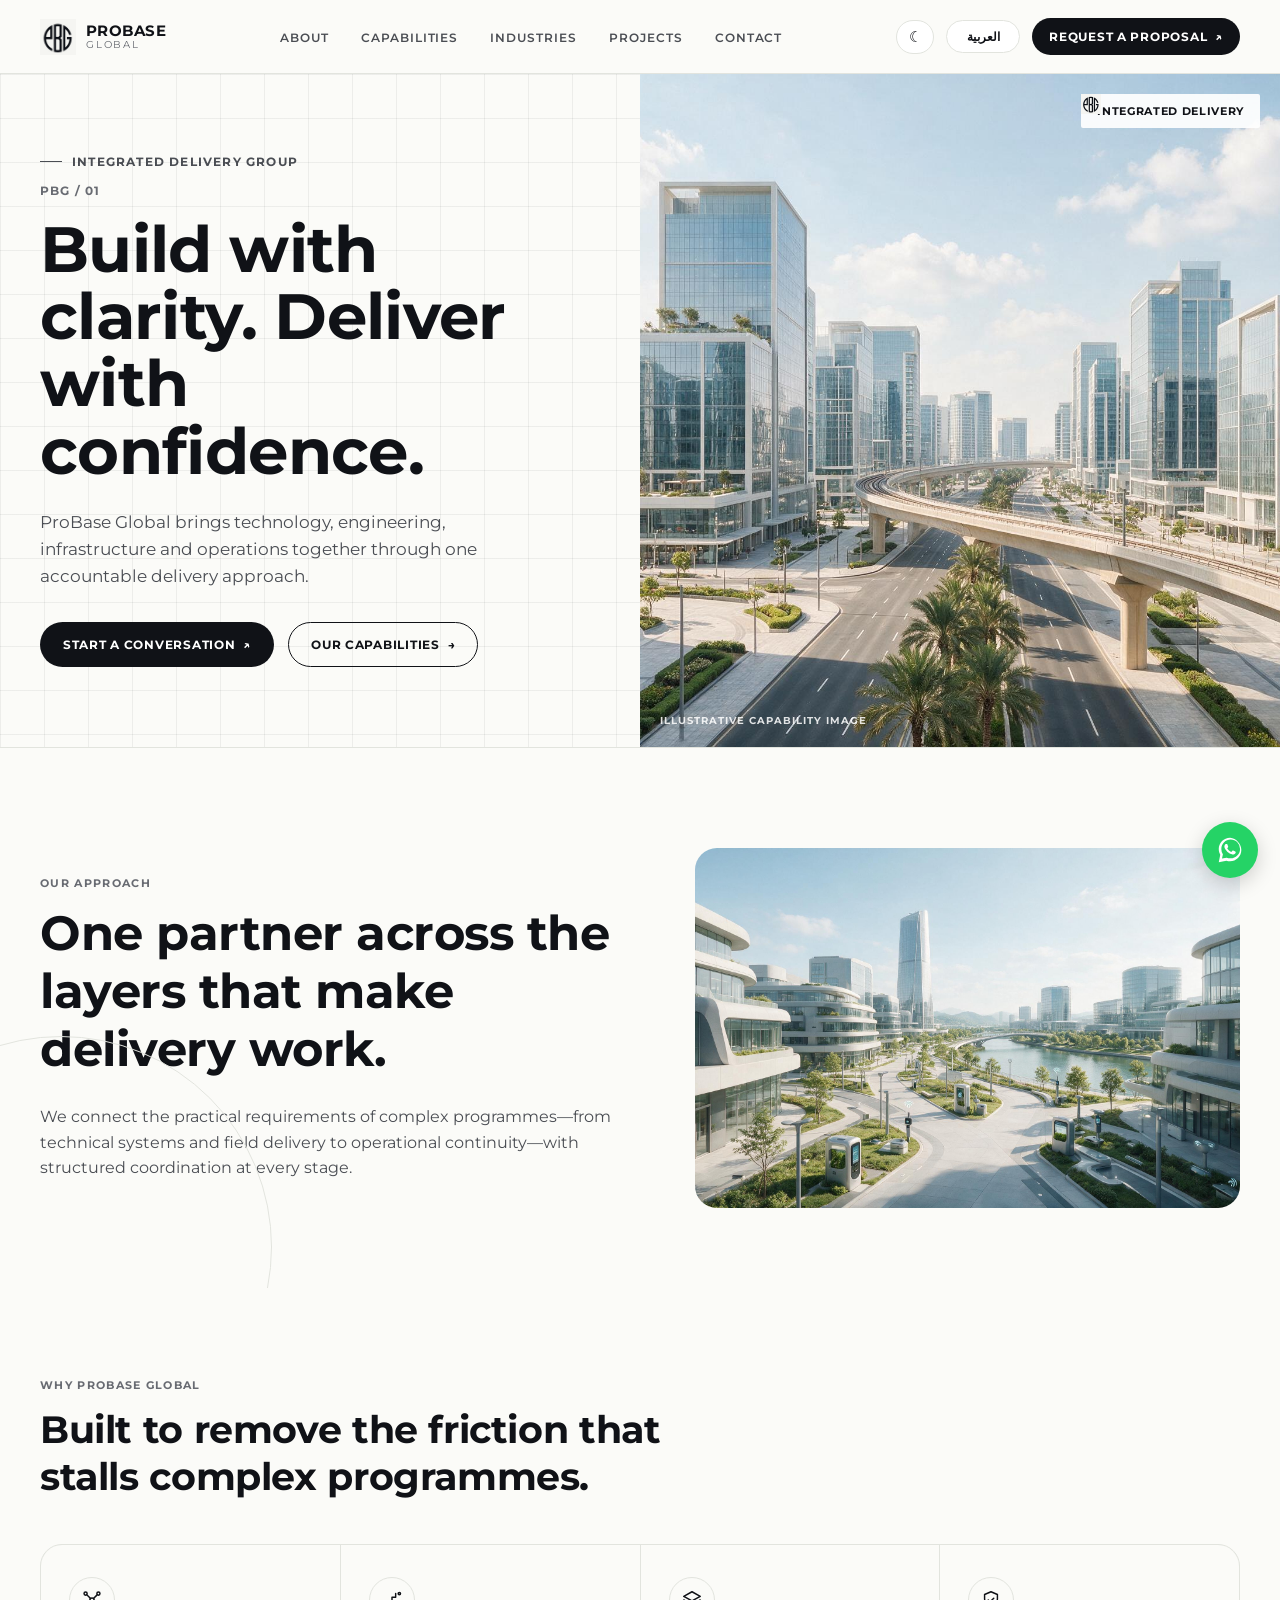
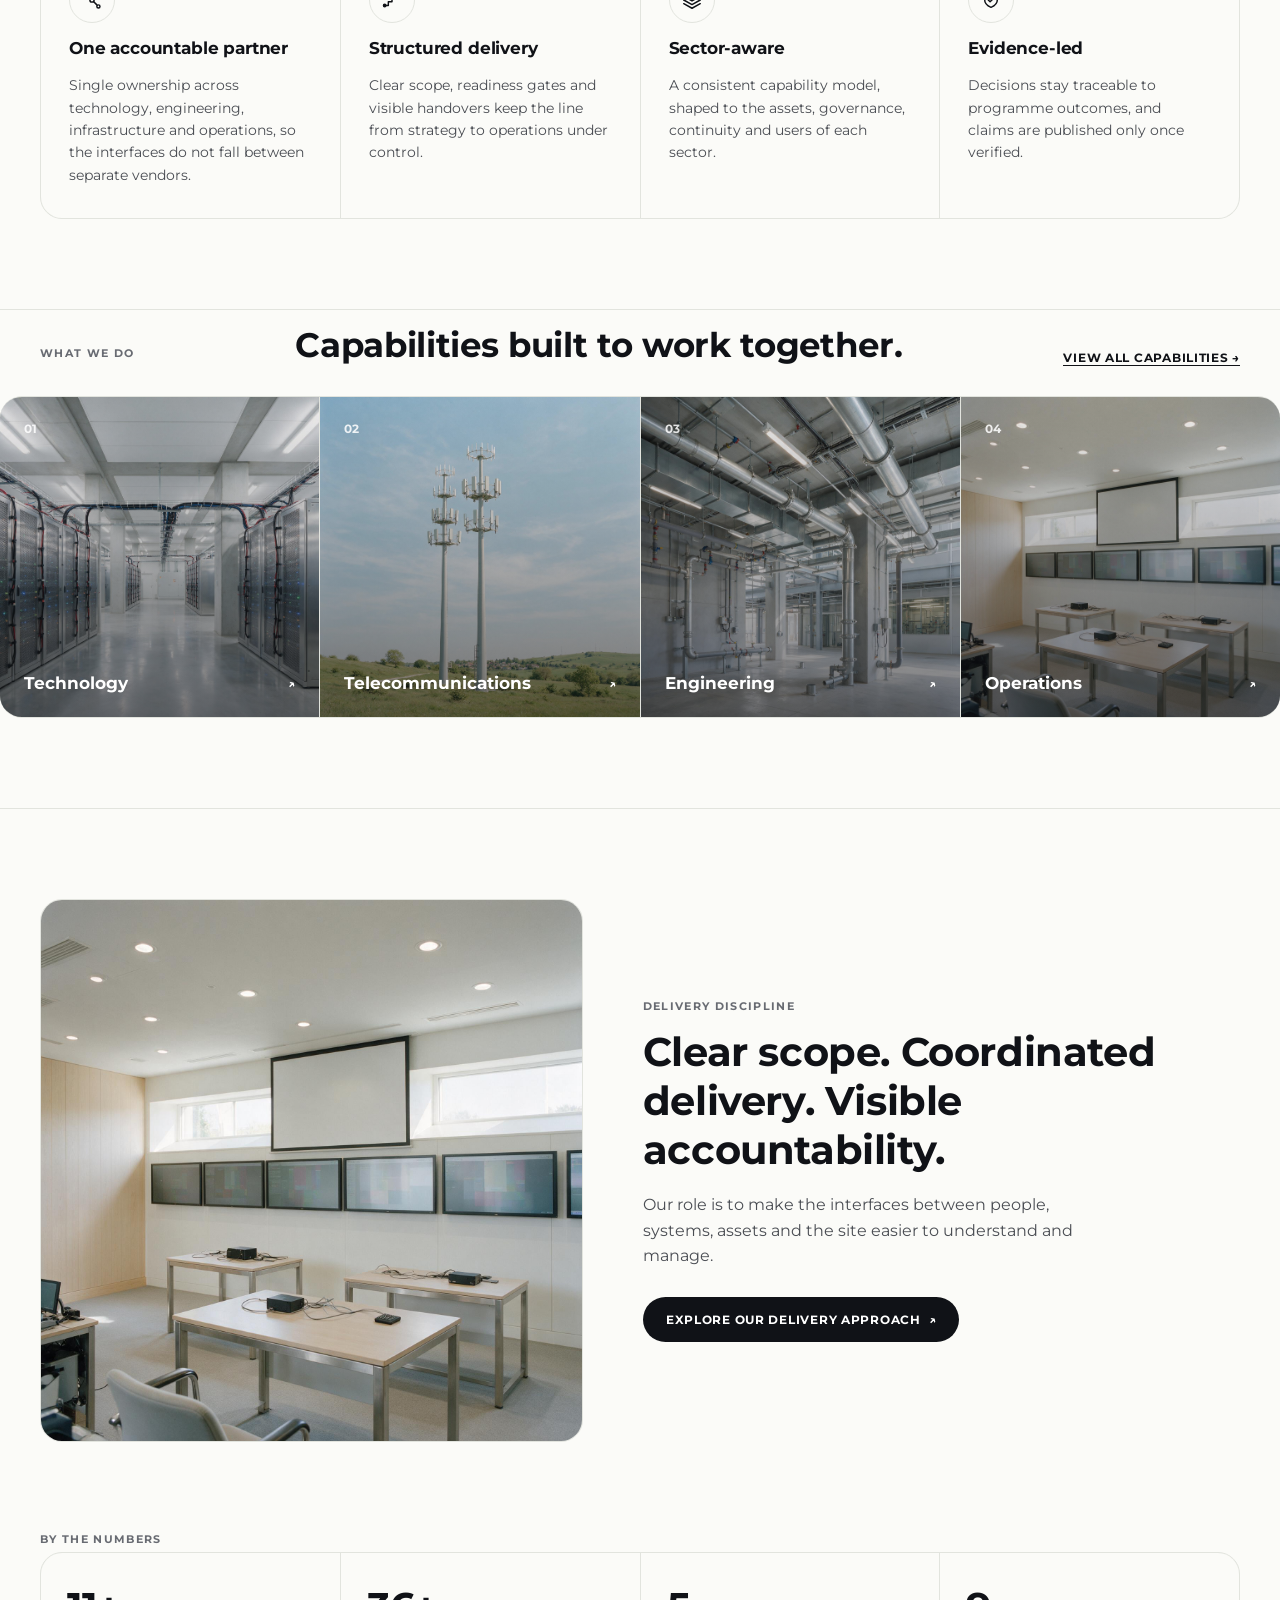
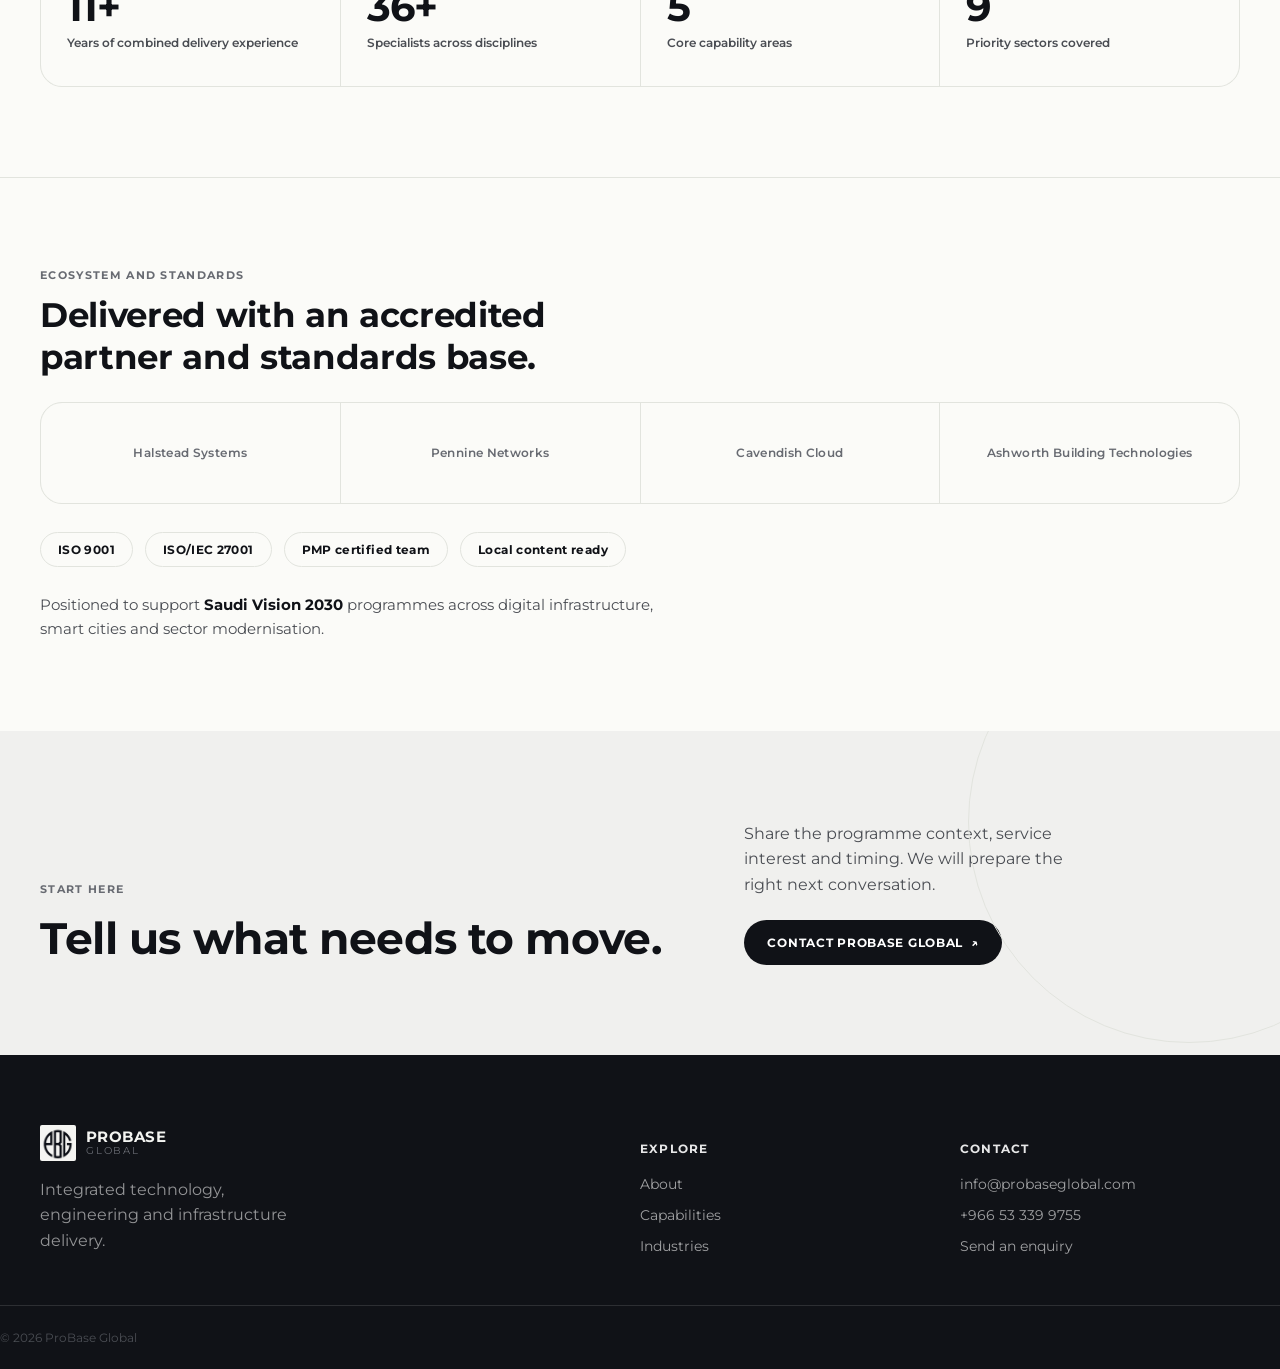
==== commit 73ba6fde: "Add floating WhatsApp button and an image to the approach section - Floating WhatsApp button on ever" ====
--- a/index.html
+++ b/index.html
@@ -65,10 +65,13 @@
   </div>
 </section>
 <section class="approach">
-  <div class="wrap">
-    <span class="tiny-label">Our approach</span>
-    <h2>One partner across the layers that make delivery work.</h2>
-    <p>We connect the practical requirements of complex programmes&mdash;from technical systems and field delivery to operational continuity&mdash;with structured coordination at every stage.</p>
+  <div class="wrap approach-grid">
+    <div class="approach-copy">
+      <span class="tiny-label">Our approach</span>
+      <h2>One partner across the layers that make delivery work.</h2>
+      <p>We connect the practical requirements of complex programmes&mdash;from technical systems and field delivery to operational continuity&mdash;with structured coordination at every stage.</p>
+    </div>
+    <div class="approach-media"><img src="assets/img/probase-smartcity-01.jpg" alt="Connected infrastructure and coordination"></div>
   </div>
 </section>
 <section class="why">
--- a/css/style.css
+++ b/css/style.css
@@ -228,6 +228,15 @@
 .approach{padding:100px 0 80px;}
 .approach h2{font-size:clamp(28px,4vw,48px);max-width:760px;margin:14px 0 26px;}
 .approach p{max-width:640px;font-size:16px;}
+.approach-grid{display:grid;grid-template-columns:1.1fr 1fr;gap:56px;align-items:center;}
+.approach-media{border-radius:22px;overflow:hidden;min-height:360px;position:relative;z-index:1;}
+.approach-media img{width:100%;height:100%;object-fit:cover;display:block;min-height:360px;transition:transform .7s cubic-bezier(.2,.7,.2,1);}
+.approach-media:hover img{transform:scale(1.05);}
+/* Floating WhatsApp contact button */
+.wa-fab{position:fixed;bottom:22px;right:22px;z-index:70;width:56px;height:56px;border-radius:50%;background:#25d366;display:inline-flex;align-items:center;justify-content:center;box-shadow:0 6px 20px rgba(0,0,0,0.18);transition:transform .25s ease,box-shadow .25s ease;}
+.wa-fab:hover{transform:translateY(-3px);box-shadow:0 10px 28px rgba(0,0,0,0.26);}
+.wa-fab svg{width:30px;height:30px;fill:#fff;}
+[dir="rtl"] .wa-fab{right:auto;left:22px;}
 .capgrid{padding:0 0 90px;}
 .capgrid > .wrap{display:flex;justify-content:space-between;align-items:flex-end;margin-bottom:30px;}
 .capgrid h2{font-size:clamp(24px,3vw,34px);margin-top:14px;}
@@ -336,7 +345,7 @@
   .case-body{grid-template-columns:1fr;gap:18px;}
   .case-metrics{gap:24px;}
   .stats-band,.partner-grid,.team-grid{grid-template-columns:repeat(2,1fr);}
-  .why-grid,.quote-grid{grid-template-columns:1fr;}
+  .why-grid,.quote-grid,.approach-grid{grid-template-columns:1fr;}
   .timeline-track{grid-template-columns:1fr;}
   .timeline-step{padding:0 0 30px 26px;}
   .timeline-step::before{top:0;left:5px;width:1px;height:100%;}
@@ -349,6 +358,51 @@
   .scenario-grid{grid-template-columns:1fr;}
   .footer-inner{grid-template-columns:1fr;}
 }
+/* ---- Softer, less-boxy shape language -------------------------------------- */
+.btn{border-radius:999px;}
+.discipline-visual{border-radius:22px;}
+.stats-band,.partner-grid,.directory-grid,.team-grid,.scenario-grid,.capgrid-row,.why-grid{border-radius:22px;overflow:hidden;}
+.case-item,.capmap-grid article,.outcomes-list li{border-radius:18px;}
+.why-icon{border-radius:50%;}
+.team-photo{border-radius:50%;width:66%;margin:0 auto 18px;}
+.team-member{text-align:center;}
+/* Signature circle motif, echoing the circular PBG mark */
+.next-step,.approach{position:relative;overflow:hidden;}
+.next-step::after{content:"";position:absolute;top:-130px;right:-130px;width:440px;height:440px;border:1px solid var(--border);border-radius:50%;pointer-events:none;}
+.approach::after{content:"";position:absolute;bottom:-170px;left:-150px;width:420px;height:420px;border:1px solid var(--border);border-radius:50%;pointer-events:none;}
+/* ---- Motion & professional touches ----------------------------------------- */
+@keyframes pbg-rise{from{opacity:0;transform:translateY(22px);}to{opacity:1;transform:none;}}
+.hero-copy > *{animation:pbg-rise .7s cubic-bezier(.2,.7,.2,1) both;}
+.hero-copy > *:nth-child(1){animation-delay:.04s;}
+.hero-copy > *:nth-child(2){animation-delay:.11s;}
+.hero-copy > *:nth-child(3){animation-delay:.18s;}
+.hero-copy > *:nth-child(4){animation-delay:.25s;}
+.hero-copy > *:nth-child(5){animation-delay:.32s;}
+.hero-media{animation:pbg-rise .9s cubic-bezier(.2,.7,.2,1) both .18s;}
+.arrow{transition:transform .25s cubic-bezier(.2,.7,.2,1);}
+.btn:hover .arrow,.link-arrow:hover .arrow,.capcard:hover .arrow{transform:translate(3px,-3px);}
+.capcard{transition:transform .5s cubic-bezier(.2,.7,.2,1);}
+.capcard:hover{transform:translateY(-5px);}
+.site-header{transition:box-shadow .3s ease,border-color .3s ease;}
+.site-header.scrolled{box-shadow:0 8px 30px rgba(16,18,23,0.07);}
+:root[data-theme="dark"] .site-header.scrolled{box-shadow:0 8px 30px rgba(0,0,0,0.35);}
+.site-nav a{background-image:linear-gradient(currentColor,currentColor);background-repeat:no-repeat;background-position:0 100%;background-size:0% 1px;border-bottom:none;transition:background-size .3s cubic-bezier(.2,.7,.2,1),color .2s ease;}
+.site-nav a:hover,.site-nav a.active{background-size:100% 1px;color:var(--ink);}
+body{transition:background-color .4s ease,color .4s ease;}
+/* Scroll progress bar */
+.scroll-progress{position:fixed;top:0;left:0;right:0;height:2px;background:var(--ink);transform:scaleX(0);transform-origin:left;z-index:60;will-change:transform;}
+[dir="rtl"] .scroll-progress{transform-origin:right;}
+/* Image zoom on hover */
+.hero-media img,.discipline-visual img{transition:transform .7s cubic-bezier(.2,.7,.2,1);}
+.hero-media:hover img,.discipline-visual:hover img{transform:scale(1.05);}
+/* Button press + smoother hover */
+.btn{transition:background-color .25s ease,color .25s ease,border-color .25s ease,transform .15s ease;}
+.btn:active{transform:scale(.97);}
+/* Deepen the photo-card overlay on hover */
+.capcard[style*="background-image"]::before{transition:background .4s ease;}
+.capcard[style*="background-image"]:hover::before{background:linear-gradient(180deg,rgba(16,18,23,0.12),rgba(16,18,23,0.66));}
+/* Polished keyboard focus ring */
+:focus-visible{outline:2px solid var(--ink);outline-offset:3px;border-radius:3px;}
 /* ---- RTL / Arabic --------------------------------------------------------- */
 [dir="rtl"] body{font-family:'Tajawal','Montserrat',Arial,sans-serif;}
 /* Arabic is cursive; letter-spacing breaks the joins, so remove it everywhere in RTL. */
